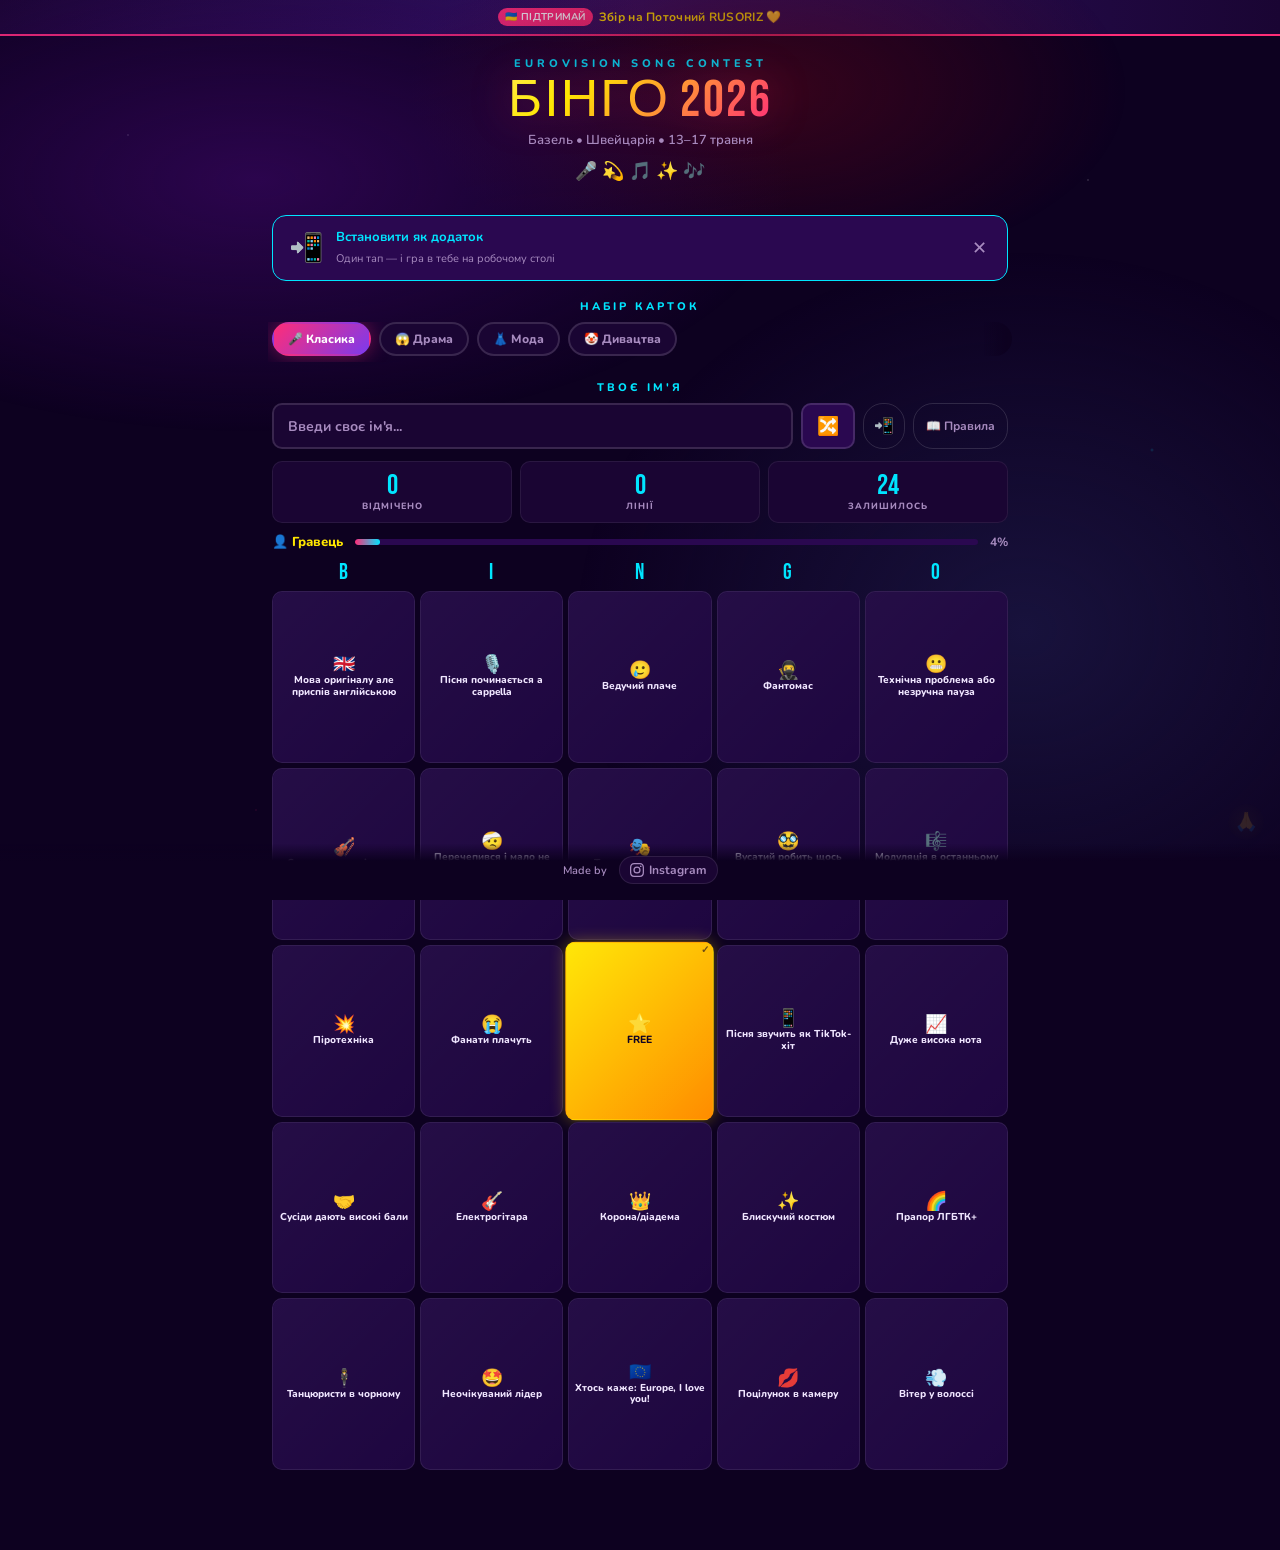
==== index.html @ 695c5a62 "line count bugfix" ====
<!doctype html>
<html lang="uk">
  <head>
    <meta charset="UTF-8" />
    <meta
      name="viewport"
      content="width=device-width, initial-scale=1.0, maximum-scale=1.0"
    />
    <meta name="theme-color" content="#1a0533" />
    <meta name="apple-mobile-web-app-capable" content="yes" />
    <meta
      name="apple-mobile-web-app-status-bar-style"
      content="black-translucent"
    />
    <meta name="apple-mobile-web-app-title" content="Eurovision Bingo" />
    <meta
      name="description"
      content="Eurovision 2026 Bingo – грай під час трансляції!"
    />
    <link rel="manifest" href="manifest.json" />
    <link rel="apple-touch-icon" href="icon-192.png" />
    <title>🎤 Eurovision Bingo 2026</title>
    <link rel="preconnect" href="https://fonts.googleapis.com" />
    <link
      href="https://fonts.googleapis.com/css2?family=Bebas+Neue&family=Nunito:wght@400;600;800;900&display=swap"
      rel="stylesheet"
    />
    <link rel="stylesheet" href="styles.css" />
  </head>
  <body>
    <!-- ROTATE HINT (subtle, top-left, portrait only) -->
    <div
      class="rotate-hint"
      id="rotateHint"
      title="Поверни телефон — клітинки стануть більшими"
      onclick="dismissRotateHint()"
    >
      <span class="rotate-hint-phone">📱</span>
      <span class="rotate-hint-arrow">↻</span>
      <span class="rotate-hint-text">більше місця</span>
    </div>

    <!-- MONOBANK BANNER -->
    <div class="mono-banner">
      <a
        href="https://send.monobank.ua/jar/2JbpBYkhMv"
        target="_blank"
        rel="noopener"
      >
        <span class="mono-tag">🇺🇦 Підтримай</span>
        Збір на Поточний RUSORIZ 💛
      </a>
    </div>

    <div class="wrap">
      <!-- HEADER -->
      <div class="header">
        <div class="esc-logo">Eurovision Song Contest</div>
        <div class="title">БІНГО 2026</div>
        <div class="subtitle">Базель • Швейцарія • 13–17 травня</div>
        <div class="heart-row">🎤 💫 🎵 ✨ 🎶</div>
      </div>

      <!-- INSTALL BANNER -->
      <div
        class="install-banner"
        id="installBanner"
        onclick="tryInstall()"
        role="button"
        tabindex="0"
      >
        <div class="install-icon">📲</div>
        <div class="install-text">
          <strong>Встановити як додаток</strong>
          <span>Один тап — і гра в тебе на робочому столі</span>
        </div>
        <div
          class="install-close"
          onclick="
            event.stopPropagation();
            closeInstall();
          "
        >
          ✕
        </div>
      </div>

      <!-- PACK SELECTOR -->
      <div class="section-label">Набір карток</div>
      <div class="packs-wrap">
        <div class="packs" id="packSelector"></div>
      </div>

      <!-- PLAYER -->
      <div class="section-label">Твоє ім'я</div>
      <div class="name-row">
        <input
          class="name-input"
          id="playerName"
          type="text"
          placeholder="Введи своє ім'я..."
          maxlength="20"
        />
        <button
          class="shuffle-btn"
          onclick="newCard()"
          title="Перемішати картку"
        >
          🔀
        </button>
        <button
          class="rules-btn install-btn"
          onclick="tryInstall()"
          title="Встановити як додаток"
        >
          📲
        </button>
        <button class="rules-btn" onclick="showRules()">📖 Правила</button>
      </div>

      <!-- STATS -->
      <div class="stats-row">
        <div class="stat-box">
          <div class="stat-num" id="statChecked">0</div>
          <div class="stat-lbl">відмічено</div>
        </div>
        <div class="stat-box">
          <div class="stat-num" id="statLines">0</div>
          <div class="stat-lbl">лінії</div>
        </div>
        <div class="stat-box">
          <div class="stat-num" id="statLeft">25</div>
          <div class="stat-lbl">залишилось</div>
        </div>
      </div>

      <!-- BINGO CARD -->
      <div class="card-wrap">
        <div class="card-header">
          <div class="player-tag" id="playerTag">👤 Гравець</div>
          <div class="progress-bar-wrap">
            <div class="progress-bar" id="progressBar"></div>
          </div>
          <div class="progress-txt" id="progressTxt">0%</div>
        </div>
        <div class="bingo-letters">
          <div class="bingo-letter">B</div>
          <div class="bingo-letter">I</div>
          <div class="bingo-letter">N</div>
          <div class="bingo-letter">G</div>
          <div class="bingo-letter">O</div>
        </div>
        <div class="bingo-grid" id="bingoGrid"></div>
      </div>
    </div>

    <!-- EASTER EGG -->
    <div class="easter-egg" id="easterEgg" onclick="easterEggClick()" title="">
      🙏
    </div>

    <!-- SOCIAL FOOTER -->
    <div class="social-footer">
      <span class="made-by">Made by</span>
      <!-- <a
        class="social-link"
        href="https://t.me/yourhandle"
        target="_blank"
        rel="noopener"
      >
        <svg viewBox="0 0 24 24">
          <path
            d="M12 0C5.373 0 0 5.373 0 12s5.373 12 12 12 12-5.373 12-12S18.627 0 12 0zm5.894 8.221l-1.97 9.28c-.145.658-.537.818-1.084.508l-3-2.21-1.447 1.394c-.16.16-.295.295-.605.295l.213-3.053 5.56-5.023c.242-.213-.054-.333-.373-.12l-6.871 4.326-2.962-.924c-.643-.204-.657-.643.136-.953l11.57-4.461c.537-.194 1.006.131.833.941z"
          />
        </svg>
        Telegram
      </a> -->
      <a
        class="social-link"
        href="https://www.instagram.com/i_kurnytskyi"
        target="_blank"
        rel="noopener"
      >
        <svg viewBox="0 0 24 24">
          <path
            d="M12 2.163c3.204 0 3.584.012 4.85.07 3.252.148 4.771 1.691 4.919 4.919.058 1.265.069 1.645.069 4.849 0 3.205-.012 3.584-.069 4.849-.149 3.225-1.664 4.771-4.919 4.919-1.266.058-1.644.07-4.85.07-3.204 0-3.584-.012-4.849-.07-3.26-.149-4.771-1.699-4.919-4.92-.058-1.265-.07-1.644-.07-4.849 0-3.204.013-3.583.07-4.849.149-3.227 1.664-4.771 4.919-4.919 1.266-.057 1.645-.069 4.849-.069zM12 0C8.741 0 8.333.014 7.053.072 2.695.272.273 2.69.073 7.052.014 8.333 0 8.741 0 12c0 3.259.014 3.668.072 4.948.2 4.358 2.618 6.78 6.98 6.98C8.333 23.986 8.741 24 12 24c3.259 0 3.668-.014 4.948-.072 4.354-.2 6.782-2.618 6.979-6.98.059-1.28.073-1.689.073-4.948 0-3.259-.014-3.667-.072-4.947-.196-4.354-2.617-6.78-6.979-6.98C15.668.014 15.259 0 12 0zm0 5.838a6.162 6.162 0 100 12.324 6.162 6.162 0 000-12.324zM12 16a4 4 0 110-8 4 4 0 010 8zm6.406-11.845a1.44 1.44 0 100 2.881 1.44 1.44 0 000-2.881z"
          />
        </svg>
        Instagram
      </a>
    </div>

    <!-- WIN OVERLAY -->
    <div class="win-overlay" id="winOverlay">
      <div class="win-box">
        <div class="confetti-row">🎉🏆🎤🎉</div>
        <div class="win-title">BINGO!</div>
        <div class="win-subtitle" id="winSubtitle">Ти зробив(ла) це! 🎶</div>
        <div class="win-btns">
          <button class="btn btn-primary" onclick="shareResult()">
            📤 Поділитися перемогою
          </button>
          <button class="btn btn-secondary" onclick="continueGame()">
            ▶️ Продовжити гру
          </button>
          <button class="btn btn-secondary" onclick="newCard()">
            🔀 Нова картка
          </button>
        </div>
      </div>
    </div>

    <!-- BINGO shout -->
    <div class="bingo-shout" id="bingoShout">BINGO!</div>

    <!-- INSTALL HELP MODAL (iOS / fallback) -->
    <div
      class="rules-overlay"
      id="iosInstallOverlay"
      onclick="hideInstallHelp(event)"
    >
      <div class="rules-box" onclick="event.stopPropagation()">
        <button
          class="rules-close"
          onclick="hideInstallHelp()"
          aria-label="Закрити"
        >
          ✕
        </button>
        <div class="rules-title">📲 Встановити</div>

        <!-- iOS instructions -->
        <div class="ios-install-ios">
          <p class="install-lead">
            На iPhone/iPad браузер Safari не має кнопки автовстановлення. Зроби
            3 прості кроки:
          </p>
          <div class="install-step">
            <div class="install-step-num">1</div>
            <div class="install-step-text">
              Тицьни на іконку <b>«Поділитися»</b>
              <span class="install-step-icon">⬆️</span> внизу екрана (Safari)
              або вгорі праворуч.
            </div>
          </div>
          <div class="install-step">
            <div class="install-step-num">2</div>
            <div class="install-step-text">
              Прокрути меню вниз і вибери <b>«На домашній екран»</b>
              <span class="install-step-icon">➕</span>
            </div>
          </div>
          <div class="install-step">
            <div class="install-step-num">3</div>
            <div class="install-step-text">
              Натисни <b>«Додати»</b> у верхньому правому куті. Готово — іконка
              з'явиться на робочому столі 🎤
            </div>
          </div>
        </div>

        <!-- Android / desktop fallback -->
        <div class="ios-install-android" style="display: none">
          <p class="install-lead">
            Твій браузер не запропонував автоматичне встановлення. Спробуй
            вручну:
          </p>
          <div class="install-step">
            <div class="install-step-num">1</div>
            <div class="install-step-text">
              Відкрий <b>меню браузера</b> (три крапки ⋮ вгорі справа).
            </div>
          </div>
          <div class="install-step">
            <div class="install-step-num">2</div>
            <div class="install-step-text">
              Знайди пункт <b>«Встановити застосунок»</b>,
              <b>«Додати на головний екран»</b> або <b>«Install app»</b>.
            </div>
          </div>
          <div class="install-step">
            <div class="install-step-num">3</div>
            <div class="install-step-text">
              Підтверди — і гра буде як звичайний застосунок 🎤
            </div>
          </div>
          <p class="install-note">
            💡 Якщо нічого не знаходиться — використай Chrome або Edge, у них ця
            опція є.
          </p>
        </div>

        <button class="btn btn-primary rules-ok" onclick="hideInstallHelp()">
          Зрозуміло! 👍
        </button>
      </div>
    </div>

    <!-- RULES MODAL -->
    <div class="rules-overlay" id="rulesOverlay" onclick="hideRules(event)">
      <div class="rules-box" onclick="event.stopPropagation()">
        <button class="rules-close" onclick="hideRules()" aria-label="Закрити">
          ✕
        </button>
        <div class="rules-title">📖 Правила і поради</div>

        <div class="rules-section">
          <div class="rules-h">🎯 Мета гри</div>
          <p>
            Зібрати <b>лінію з 5 клітинок</b> — у ряд, стовпець або по
            діагоналі. Центральна клітинка ⭐ FREE завжди відмічена, тож вона
            «допомагає» хрестам через центр.
          </p>
        </div>

        <div class="rules-section">
          <div class="rules-h">✅ Як грати</div>
          <p>
            Увімкни трансляцію Євробачення і <b>тапай по клітинках</b>, коли
            бачиш описану подію. Тап ще раз — знімає відмітку, якщо помилився.
          </p>
        </div>

        <div class="rules-section">
          <div class="rules-h">📦 Набори карток</div>
          <p>
            Угорі ти можеш вибрати тематику: <b>🎤 Класика</b>, <b>😱 Драма</b>,
            <b>👗 Мода</b> або <b>🤡 Дивацтва</b>. У кожному наборі — 24 події.
            При зміні набору картка перемішується заново.
          </p>
        </div>

        <div class="rules-section">
          <div class="rules-h">🔀 Перемішати картку</div>
          <p>
            Кнопка <b>🔀</b> поряд із полем імені створює нову випадкову
            розкладку з того ж набору. Зручно, якщо хочеш зіграти ще раз або
            картка «не та».
          </p>
        </div>

        <div class="rules-section">
          <div class="rules-h">📱 Поверни телефон</div>
          <p>
            У горизонтальній орієнтації <b>клітинки стають помітно більшими</b>
            — легше тапати під час швидкого фіналу. Підказка ↻ у верхньому
            лівому куті нагадує про це.
          </p>
        </div>

        <div class="rules-section">
          <div class="rules-h">💾 Збереження</div>
          <p>
            Прогрес, ім'я та обраний набір <b>зберігаються автоматично</b> у
            браузері. Можна закрити вкладку — повернешся в ту саму гру.
          </p>
        </div>

        <div class="rules-section">
          <div class="rules-h">📤 Поділитися перемогою</div>
          <p>
            Коли зіграєш BINGO — натисни «📤 Поділитися». Згенерується
            <b>картинка твоєї картки 1080×1080</b> з усіма відмітками + текст
            для соцмереж.
          </p>
        </div>

        <div class="rules-section">
          <div class="rules-h">📲 Встановити як додаток</div>
          <p>
            На iPhone: <b>Safari → «Поділитися» → «На домашній екран»</b>. На
            Android: <b>меню браузера → «Встановити»</b>. Гра буде як звичайний
            застосунок.
          </p>
        </div>

        <div class="rules-section">
          <div class="rules-h">💛 Підтримка ЗСУ</div>
          <p>
            Жовтий банер угорі — посилання на збір. Тицяй, якщо маєш змогу
            долучитися.
          </p>
        </div>

        <button class="btn btn-primary rules-ok" onclick="hideRules()">
          Грати! 🎤
        </button>
      </div>
    </div>

    <script src="app.js"></script>
  </body>
</html>
---- styles.css ----
:root {
  --bg: #0d0120;
  --surface: #1a0533;
  --surface2: #2a0850;
  --accent1: #ff2d78;
  --accent2: #00e5ff;
  --accent3: #ffe600;
  --gold: #ffd700;
  --text: #f0e6ff;
  --text-dim: #a78bbf;
  --cell-bg: #1e0640;
  --cell-checked: #ff2d78;
  --cell-checked2: #7c3aed;
  --radius: 14px;
  --glow1: 0 0 20px #ff2d7866;
  --glow2: 0 0 20px #00e5ff44;
}

* { box-sizing: border-box; margin: 0; padding: 0; -webkit-tap-highlight-color: transparent; }

body {
  font-family: 'Nunito', sans-serif;
  background: var(--bg);
  color: var(--text);
  min-height: 100vh;
  overflow-x: hidden;
  position: relative;
}

/* Stars background */
body::before {
  content: '';
  position: fixed;
  inset: 0;
  background-image:
    radial-gradient(1px 1px at 10% 15%, #fff8 0%, transparent 100%),
    radial-gradient(1px 1px at 30% 60%, #fff6 0%, transparent 100%),
    radial-gradient(1.5px 1.5px at 50% 30%, #fffc 0%, transparent 100%),
    radial-gradient(1px 1px at 70% 80%, #fff8 0%, transparent 100%),
    radial-gradient(1px 1px at 85% 20%, #fff6 0%, transparent 100%),
    radial-gradient(2px 2px at 90% 50%, #00e5ff44 0%, transparent 100%),
    radial-gradient(1px 1px at 20% 90%, #ff2d7844 0%, transparent 100%),
    radial-gradient(1.5px 1.5px at 60% 10%, #ffe60066 0%, transparent 100%);
  pointer-events: none;
  z-index: 0;
}

/* Gradient mesh bg */
body::after {
  content: '';
  position: fixed;
  inset: 0;
  background:
    radial-gradient(ellipse 60% 40% at 20% 20%, #3b0764aa 0%, transparent 70%),
    radial-gradient(ellipse 50% 60% at 80% 70%, #1e1b4baa 0%, transparent 70%),
    radial-gradient(ellipse 40% 30% at 60% 10%, #4c0519aa 0%, transparent 70%);
  pointer-events: none;
  z-index: 0;
}

.wrap { position: relative; z-index: 1; max-width: 480px; margin: 0 auto; padding: 0 12px 100px; }

/* MONOBANK BANNER */
.mono-banner {
  background: linear-gradient(90deg, #1a0533, #2d1060, #1a0533);
  border-bottom: 2px solid var(--accent1);
  padding: 8px 16px;
  text-align: center;
  font-size: 12px;
  font-weight: 700;
  letter-spacing: 0.3px;
}
.mono-banner a {
  color: var(--accent3);
  text-decoration: none;
  display: flex;
  align-items: center;
  justify-content: center;
  gap: 6px;
}
.mono-banner a:hover { color: #fff; }
.mono-tag { background: var(--accent1); color: #fff; padding: 2px 7px; border-radius: 20px; font-size: 10px; text-transform: uppercase; }

/* HEADER */
.header {
  padding: 20px 0 8px;
  text-align: center;
  position: relative;
}
.esc-logo {
  font-size: 11px;
  font-weight: 800;
  letter-spacing: 4px;
  text-transform: uppercase;
  color: var(--accent2);
  opacity: 0.8;
  margin-bottom: 4px;
}
.title {
  font-family: 'Bebas Neue', sans-serif;
  font-size: 52px;
  line-height: 1;
  background: linear-gradient(135deg, #fff 0%, var(--accent3) 40%, var(--accent1) 70%, var(--accent2) 100%);
  -webkit-background-clip: text;
  -webkit-text-fill-color: transparent;
  background-clip: text;
  letter-spacing: 2px;
  filter: drop-shadow(0 0 20px #ff2d7855);
}
.subtitle {
  font-size: 13px;
  color: var(--text-dim);
  margin-top: 4px;
  font-weight: 600;
}

/* HEART DECO */
.heart-row {
  display: flex;
  justify-content: center;
  gap: 6px;
  margin: 10px 0;
  font-size: 18px;
  animation: pulse 2s ease-in-out infinite;
}
@keyframes pulse {
  0%,100% { transform: scale(1); }
  50% { transform: scale(1.1); }
}

/* PACK SELECTOR */
.section-label {
  font-size: 11px;
  font-weight: 800;
  letter-spacing: 3px;
  text-transform: uppercase;
  color: var(--accent2);
  margin: 18px 0 8px;
  text-align: center;
}
.packs-wrap {
  position: relative;
  margin: 0 -4px;
}
.packs-wrap::after {
  content: '';
  position: absolute;
  top: 0; right: 0; bottom: 6px;
  width: 28px;
  background: linear-gradient(90deg, transparent, var(--bg) 85%);
  pointer-events: none;
  border-radius: 0 30px 30px 0;
}
.packs {
  display: flex;
  gap: 8px;
  overflow-x: auto;
  padding: 0 14px 6px 4px;
  scrollbar-width: none;
  -webkit-overflow-scrolling: touch;
  scroll-snap-type: x proximity;
}
.packs::-webkit-scrollbar { display: none; }
.pack-btn {
  flex: 0 0 auto;
  background: var(--surface);
  border: 2px solid #ffffff22;
  border-radius: 30px;
  padding: 7px 14px;
  font-family: 'Nunito', sans-serif;
  font-size: 12px;
  font-weight: 800;
  color: var(--text-dim);
  cursor: pointer;
  transition: all 0.2s;
  white-space: nowrap;
  scroll-snap-align: start;
}
.pack-btn:hover { border-color: var(--accent1); color: var(--text); }
.pack-btn.active {
  background: linear-gradient(135deg, var(--accent1), var(--cell-checked2));
  border-color: transparent;
  color: #fff;
  box-shadow: var(--glow1);
}

/* PLAYER NAME */
.name-row {
  display: flex;
  gap: 8px;
  margin: 4px 0 12px;
}
.name-input {
  flex: 1;
  background: var(--surface);
  border: 2px solid #ffffff22;
  border-radius: 10px;
  padding: 10px 14px;
  font-family: 'Nunito', sans-serif;
  font-size: 14px;
  font-weight: 700;
  color: var(--text);
  outline: none;
  transition: border-color 0.2s;
}
.name-input:focus { border-color: var(--accent2); }
.name-input::placeholder { color: var(--text-dim); }
.shuffle-btn {
  background: var(--surface2);
  border: 2px solid #ffffff22;
  border-radius: 10px;
  padding: 10px 14px;
  font-size: 18px;
  cursor: pointer;
  transition: all 0.2s;
  color: var(--text);
}
.shuffle-btn:hover { border-color: var(--accent3); transform: rotate(180deg); }

/* BINGO CARD */
.card-wrap {
  position: relative;
}
.card-header {
  display: flex;
  justify-content: space-between;
  align-items: center;
  margin-bottom: 8px;
}
.player-tag {
  font-size: 13px;
  font-weight: 800;
  color: var(--accent3);
}
.progress-bar-wrap {
  flex: 1;
  margin: 0 12px;
  height: 6px;
  background: var(--surface2);
  border-radius: 10px;
  overflow: hidden;
}
.progress-bar {
  height: 100%;
  background: linear-gradient(90deg, var(--accent1), var(--accent2));
  border-radius: 10px;
  transition: width 0.4s cubic-bezier(.34,1.56,.64,1);
  width: 0%;
}
.progress-txt { font-size: 12px; color: var(--text-dim); font-weight: 700; }

.bingo-grid {
  display: grid;
  grid-template-columns: repeat(5, 1fr);
  gap: 5px;
}

.bingo-cell {
  aspect-ratio: 5 / 6;
  background: var(--cell-bg);
  border: 1.5px solid #ffffff18;
  border-radius: 10px;
  display: flex;
  flex-direction: column;
  align-items: center;
  justify-content: center;
  text-align: center;
  font-weight: 800;
  line-height: 1.15;
  padding: 5px 4px;
  cursor: pointer;
  transition: all 0.2s cubic-bezier(.34,1.56,.64,1);
  user-select: none;
  position: relative;
  overflow: hidden;
  color: var(--text);
  gap: 2px;
}
.bingo-cell::before {
  content: '';
  position: absolute;
  inset: 0;
  background: linear-gradient(135deg, #ffffff08, transparent);
  border-radius: inherit;
}
.bingo-cell:hover { transform: scale(1.05); border-color: var(--accent1); }
.bingo-cell.checked {
  background: linear-gradient(135deg, var(--accent1) 0%, var(--cell-checked2) 100%);
  border-color: transparent;
  box-shadow: var(--glow1);
  color: #fff;
  transform: scale(1.04);
}
.bingo-cell.checked::after {
  content: '✓';
  position: absolute;
  top: 2px; right: 4px;
  font-size: 10px;
  opacity: 0.6;
}
.bingo-cell.free {
  background: linear-gradient(135deg, var(--accent3), #ff8c00);
  border-color: transparent;
  color: var(--bg);
  font-size: 13px;
  box-shadow: 0 0 15px #ffe60055;
}
.bingo-cell.free .cell-emoji { font-size: 18px; }
.bingo-cell.line-win {
  animation: lineWin 0.5s ease forwards;
}
@keyframes lineWin {
  0% { transform: scale(1); }
  50% { transform: scale(1.15); box-shadow: 0 0 30px var(--accent3); }
  100% { transform: scale(1.06); }
}
.cell-emoji {
  font-size: 18px;
  line-height: 1;
  flex: 0 0 auto;
}
.cell-text {
  display: block;
  width: 100%;
  font-size: 10px;
  word-break: break-word;
  overflow-wrap: anywhere;
  hyphens: auto;
}

/* BINGO LETTERS */
.bingo-letters {
  display: grid;
  grid-template-columns: repeat(5, 1fr);
  gap: 5px;
  margin-bottom: 5px;
}
.bingo-letter {
  text-align: center;
  font-family: 'Bebas Neue', sans-serif;
  font-size: 22px;
  color: var(--accent2);
  letter-spacing: 1px;
}

/* WIN OVERLAY */
.win-overlay {
  display: none;
  position: fixed;
  inset: 0;
  background: #0d012099;
  backdrop-filter: blur(10px);
  z-index: 100;
  align-items: center;
  justify-content: center;
  flex-direction: column;
  text-align: center;
  padding: 24px;
}
.win-overlay.show { display: flex; animation: fadeIn 0.4s ease; }
@keyframes fadeIn { from { opacity: 0; transform: scale(0.9); } to { opacity: 1; transform: scale(1); } }

.win-box {
  background: linear-gradient(135deg, var(--surface) 0%, var(--surface2) 100%);
  border: 2px solid var(--accent3);
  border-radius: 24px;
  padding: 32px 28px;
  max-width: 340px;
  width: 100%;
  box-shadow: 0 0 60px #ffe60044, 0 0 120px #ff2d7822;
}
.win-title {
  font-family: 'Bebas Neue', sans-serif;
  font-size: 64px;
  line-height: 1;
  background: linear-gradient(135deg, var(--accent3), var(--accent1));
  -webkit-background-clip: text;
  -webkit-text-fill-color: transparent;
  background-clip: text;
  animation: shimmer 1.5s linear infinite;
}
@keyframes shimmer {
  0% { filter: hue-rotate(0deg) drop-shadow(0 0 10px #ffe60099); }
  100% { filter: hue-rotate(30deg) drop-shadow(0 0 20px #ff2d7899); }
}
.win-subtitle { font-size: 16px; color: var(--text-dim); margin: 8px 0 20px; font-weight: 600; }
.confetti-row { font-size: 32px; margin-bottom: 12px; }
.btn {
  display: inline-flex;
  align-items: center;
  gap: 8px;
  padding: 12px 24px;
  border-radius: 30px;
  font-family: 'Nunito', sans-serif;
  font-size: 15px;
  font-weight: 800;
  cursor: pointer;
  border: none;
  transition: all 0.2s;
  text-decoration: none;
}
.btn-primary {
  background: linear-gradient(135deg, var(--accent1), var(--cell-checked2));
  color: #fff;
  box-shadow: var(--glow1);
}
.btn-primary:hover { transform: scale(1.05); }
.btn-secondary {
  background: var(--surface2);
  color: var(--text);
  border: 2px solid #ffffff22;
  margin-top: 10px;
}
.btn-secondary:hover { border-color: var(--accent2); }
.win-btns { display: flex; flex-direction: column; gap: 8px; }

/* INSTALL BANNER */
.install-banner {
  background: var(--surface2);
  border: 1.5px solid var(--accent2);
  border-radius: var(--radius);
  padding: 12px 16px;
  margin: 14px 0;
  display: flex;
  align-items: center;
  gap: 12px;
  cursor: pointer;
}
.install-banner.hidden { display: none; }
.install-icon { font-size: 28px; }
.install-text { flex: 1; }
.install-text strong { display: block; font-size: 13px; color: var(--accent2); }
.install-text span { font-size: 11px; color: var(--text-dim); line-height: 1.4; }
.install-close { font-size: 18px; color: var(--text-dim); padding: 4px; cursor: pointer; }

/* SOCIAL FOOTER */
.social-footer {
  position: fixed;
  bottom: 0; left: 0; right: 0;
  background: linear-gradient(0deg, var(--bg) 70%, transparent);
  padding: 12px 16px 16px;
  display: flex;
  align-items: center;
  justify-content: center;
  gap: 12px;
  z-index: 10;
}
.made-by { font-size: 11px; color: var(--text-dim); font-weight: 600; }
.social-link {
  display: flex;
  align-items: center;
  gap: 5px;
  color: var(--text-dim);
  text-decoration: none;
  font-size: 12px;
  font-weight: 700;
  padding: 5px 10px;
  border-radius: 20px;
  background: var(--surface);
  border: 1.5px solid #ffffff18;
  transition: all 0.2s;
}
.social-link:hover { color: var(--text); border-color: var(--accent1); }
.social-link svg { width: 14px; height: 14px; fill: currentColor; }

/* EASTER EGG */
.easter-egg {
  position: fixed;
  bottom: 60px;
  right: 16px;
  width: 36px;
  height: 36px;
  background: radial-gradient(circle, #ffe60033, transparent);
  border-radius: 50%;
  cursor: pointer;
  opacity: 0.15;
  transition: opacity 0.3s;
  display: flex;
  align-items: center;
  justify-content: center;
  font-size: 18px;
  z-index: 5;
}
.easter-egg:hover { opacity: 1; }

/* ANIMATIONS */
@keyframes cellPop {
  0% { transform: scale(1); }
  40% { transform: scale(1.25) rotate(-3deg); }
  100% { transform: scale(1.04); }
}
.cell-pop { animation: cellPop 0.3s cubic-bezier(.34,1.56,.64,1) forwards; }

/* BINGO shout */
.bingo-shout {
  position: fixed;
  top: 50%;
  left: 50%;
  transform: translate(-50%, -50%) scale(0);
  font-family: 'Bebas Neue', sans-serif;
  font-size: 120px;
  color: var(--accent3);
  text-shadow: 0 0 40px #ffe600, 0 0 80px #ff2d78;
  pointer-events: none;
  z-index: 200;
  animation: none;
}
.bingo-shout.fire {
  animation: shoutAnim 0.8s cubic-bezier(.34,1.56,.64,1) forwards;
}
@keyframes shoutAnim {
  0% { transform: translate(-50%, -50%) scale(0) rotate(-10deg); opacity: 0; }
  50% { transform: translate(-50%, -50%) scale(1.2) rotate(5deg); opacity: 1; }
  80% { transform: translate(-50%, -50%) scale(0.95) rotate(-2deg); opacity: 1; }
  100% { transform: translate(-50%, -50%) scale(1) rotate(0deg); opacity: 1; }
}

/* Sparkles */
.sparkle {
  position: fixed;
  pointer-events: none;
  z-index: 150;
  font-size: 20px;
  animation: sparkleFly 1s ease-out forwards;
}
@keyframes sparkleFly {
  0% { transform: translate(0,0) scale(1); opacity: 1; }
  100% { transform: translate(var(--tx), var(--ty)) scale(0); opacity: 0; }
}

.stats-row {
  display: flex;
  gap: 8px;
  margin: 10px 0;
}
.stat-box {
  flex: 1;
  background: var(--surface);
  border-radius: 10px;
  padding: 10px;
  text-align: center;
  border: 1.5px solid #ffffff12;
}
.stat-num {
  font-family: 'Bebas Neue', sans-serif;
  font-size: 28px;
  color: var(--accent2);
  line-height: 1;
}
.stat-lbl { font-size: 9px; font-weight: 800; color: var(--text-dim); text-transform: uppercase; letter-spacing: 1px; }

/* Rules popup */
.rules-btn {
  background: none;
  border: 1.5px solid #ffffff22;
  border-radius: 20px;
  padding: 5px 12px;
  color: var(--text-dim);
  font-size: 12px;
  font-weight: 700;
  cursor: pointer;
  font-family: 'Nunito', sans-serif;
  transition: all 0.2s;
}
.rules-btn:hover { color: var(--text); border-color: var(--accent2); }

/* ROTATE HINT */
.rotate-hint {
  position: fixed;
  top: 40px;
  left: 8px;
  z-index: 20;
  display: inline-flex;
  align-items: center;
  gap: 4px;
  padding: 5px 9px 5px 7px;
  background: rgba(26, 5, 51, 0.7);
  border: 1px solid #ffffff22;
  border-radius: 20px;
  font-size: 11px;
  font-weight: 700;
  color: var(--text-dim);
  letter-spacing: 0.3px;
  cursor: pointer;
  opacity: 0;
  transform: translateY(-4px);
  pointer-events: none;
  transition: opacity 0.4s ease, transform 0.4s ease;
  backdrop-filter: blur(6px);
  animation: rotateHintNudge 5s ease-in-out 2s infinite;
}
.rotate-hint.visible {
  opacity: 0.55;
  transform: translateY(0);
  pointer-events: auto;
}
.rotate-hint:hover { opacity: 1; border-color: var(--accent2); color: var(--text); }
.rotate-hint-phone {
  font-size: 14px;
  display: inline-block;
  transform-origin: center;
  animation: rotatePhone 5s ease-in-out 2s infinite;
}
.rotate-hint-arrow {
  font-size: 12px;
  color: var(--accent2);
  display: inline-block;
  animation: rotateArrow 5s ease-in-out 2s infinite;
}
.rotate-hint-text { font-size: 10px; opacity: 0.85; }

@keyframes rotateHintNudge {
  0%, 12%, 100% { transform: translateY(0); }
  6% { transform: translateY(-2px); }
}
@keyframes rotatePhone {
  0%, 50%, 100% { transform: rotate(0deg); }
  10% { transform: rotate(-15deg); }
  20% { transform: rotate(-90deg); }
  30% { transform: rotate(-90deg); }
  40% { transform: rotate(0deg); }
}
@keyframes rotateArrow {
  0%, 50%, 100% { opacity: 0.4; }
  20% { opacity: 1; }
}
.rotate-hint.dismissed { display: none !important; }

@media (orientation: landscape) {
  .rotate-hint { display: none; }

  /* Landscape: розширюємо область картки, щоб плитки стали більшими */
  .wrap { max-width: 760px; padding-bottom: 80px; }
  .bingo-cell { font-size: 11px; padding: 6px; }
  .cell-emoji { font-size: 18px; }
}

/* RULES MODAL */
.rules-overlay {
  display: none;
  position: fixed;
  inset: 0;
  background: #0d012099;
  backdrop-filter: blur(10px);
  z-index: 150;
  align-items: flex-start;
  justify-content: center;
  padding: 24px 12px;
  overflow-y: auto;
}
.rules-overlay.show { display: flex; animation: fadeIn 0.3s ease; }

.rules-box {
  position: relative;
  background: linear-gradient(135deg, var(--surface) 0%, var(--surface2) 100%);
  border: 2px solid var(--accent2);
  border-radius: 24px;
  padding: 28px 22px 22px;
  max-width: 440px;
  width: 100%;
  margin: auto 0;
  box-shadow: 0 0 40px #00e5ff33, 0 0 100px #ff2d7822;
}

.rules-close {
  position: absolute;
  top: 12px; right: 12px;
  width: 32px; height: 32px;
  border-radius: 50%;
  background: var(--surface2);
  border: 1.5px solid #ffffff22;
  color: var(--text-dim);
  font-size: 14px;
  font-weight: 800;
  cursor: pointer;
  transition: all 0.2s;
  display: flex;
  align-items: center;
  justify-content: center;
  font-family: 'Nunito', sans-serif;
}
.rules-close:hover { color: var(--text); border-color: var(--accent1); transform: rotate(90deg); }

.rules-title {
  font-family: 'Bebas Neue', sans-serif;
  font-size: 36px;
  line-height: 1;
  text-align: center;
  background: linear-gradient(135deg, var(--accent3), var(--accent1) 60%, var(--accent2));
  -webkit-background-clip: text;
  -webkit-text-fill-color: transparent;
  background-clip: text;
  letter-spacing: 1.5px;
  margin-bottom: 18px;
}

.rules-section {
  background: rgba(255,255,255,0.03);
  border: 1px solid #ffffff14;
  border-radius: 12px;
  padding: 10px 12px;
  margin-bottom: 8px;
}
.rules-h {
  font-size: 14px;
  font-weight: 800;
  color: var(--accent3);
  letter-spacing: 0.3px;
  margin-bottom: 4px;
}
.rules-section p {
  font-size: 13px;
  line-height: 1.45;
  color: var(--text);
  font-weight: 500;
}
.rules-section p b {
  color: var(--accent2);
  font-weight: 800;
}

.rules-ok {
  width: 100%;
  margin-top: 12px;
  justify-content: center;
}

/* INSTALL BUTTON */
.install-btn {
  font-size: 16px;
  padding: 5px 10px;
}
.install-btn:hover { color: var(--accent3); border-color: var(--accent3); }

/* Якщо вже встановлено — ховаємо всі точки входу */
body.is-installed .install-banner,
body.is-installed .install-btn { display: none !important; }

/* Робимо банер банер-кнопкою, із hover/active */
.install-banner { transition: transform 0.2s, border-color 0.2s; }
.install-banner:hover { transform: translateY(-1px); border-color: var(--accent3); }
.install-banner:active { transform: scale(0.98); }

/* INSTALL HELP MODAL */
.install-lead {
  font-size: 14px;
  color: var(--text);
  margin-bottom: 14px;
  line-height: 1.4;
  font-weight: 600;
}
.install-step {
  display: flex;
  gap: 12px;
  align-items: flex-start;
  background: rgba(255,255,255,0.03);
  border: 1px solid #ffffff14;
  border-radius: 12px;
  padding: 12px;
  margin-bottom: 8px;
}
.install-step-num {
  flex: 0 0 28px;
  width: 28px;
  height: 28px;
  border-radius: 50%;
  background: linear-gradient(135deg, var(--accent1), var(--cell-checked2));
  color: #fff;
  font-family: 'Bebas Neue', sans-serif;
  font-size: 18px;
  display: flex;
  align-items: center;
  justify-content: center;
  box-shadow: var(--glow1);
}
.install-step-text {
  flex: 1;
  font-size: 13px;
  line-height: 1.45;
  color: var(--text);
  font-weight: 500;
}
.install-step-text b { color: var(--accent2); font-weight: 800; }
.install-step-icon {
  display: inline-block;
  font-size: 16px;
  vertical-align: middle;
  margin: 0 2px;
}
.install-note {
  font-size: 12px;
  color: var(--text-dim);
  margin-top: 10px;
  padding: 8px 10px;
  background: rgba(0, 229, 255, 0.06);
  border-left: 3px solid var(--accent2);
  border-radius: 6px;
  line-height: 1.4;
}
.install-note b { color: var(--accent2); }
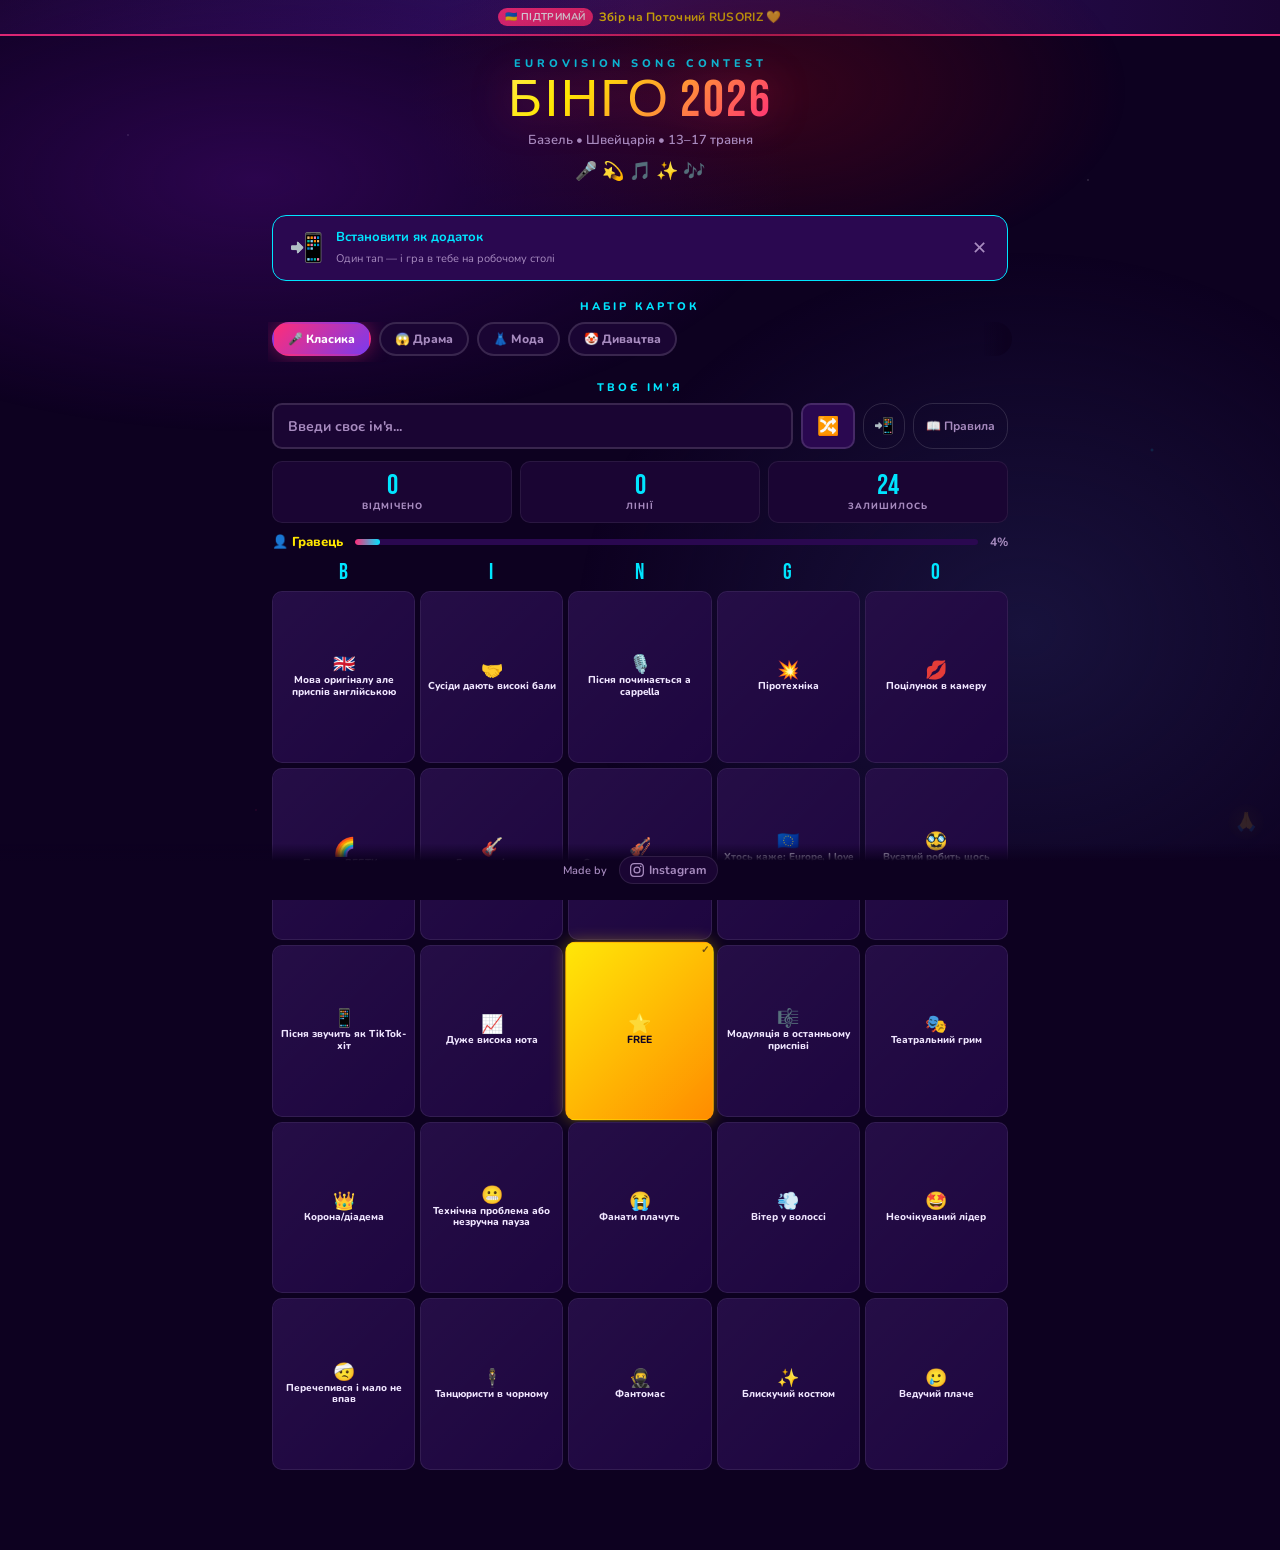
==== commit 47c414ac: "add second ester egg" ====
--- a/index.html
+++ b/index.html
@@ -159,6 +159,17 @@
       🙏
     </div>
 
+    <!-- EASTER EGG #2: gift (shows when wonLines >= 2) -->
+    <div
+      class="gift-egg"
+      id="giftEgg"
+      onclick="giftEggClick()"
+      title="..."
+    >
+      <span class="gift-egg-emoji">🎁</span>
+      <span class="gift-egg-text">подарунок для тебе</span>
+    </div>
+
     <!-- SOCIAL FOOTER -->
     <div class="social-footer">
       <span class="made-by">Made by</span>
--- a/styles.css
+++ b/styles.css
@@ -798,3 +798,64 @@
   line-height: 1.4;
 }
 .install-note b { color: var(--accent2); }
+
+/* EASTER EGG #2 — gift */
+.gift-egg {
+  position: fixed;
+  left: 50%;
+  bottom: 60px;
+  transform: translateX(-50%) translateY(8px);
+  display: none;
+  align-items: center;
+  gap: 6px;
+  padding: 6px 14px;
+  font-family: 'Bebas Neue', sans-serif;
+  font-size: 18px;
+  letter-spacing: 1.5px;
+  text-transform: uppercase;
+  color: var(--accent3);
+  opacity: 0;
+  pointer-events: none;
+  cursor: pointer;
+  z-index: 6;
+  user-select: none;
+  text-shadow: 0 0 18px #ffe60088, 0 0 32px #ff2d7855;
+  transition: transform 0.4s ease, opacity 0.4s ease;
+}
+.gift-egg.visible {
+  display: inline-flex;
+  opacity: 0.45;
+  pointer-events: auto;
+  animation: giftFloat 4s ease-in-out infinite;
+}
+.gift-egg.visible:hover { opacity: 0.95; }
+.gift-egg-emoji {
+  font-size: 22px;
+  display: inline-block;
+  animation: giftWiggle 3s ease-in-out infinite;
+}
+.gift-egg-text {
+  background: linear-gradient(90deg, var(--accent3), var(--accent1), var(--accent2), var(--accent3));
+  background-size: 300% 100%;
+  -webkit-background-clip: text;
+  -webkit-text-fill-color: transparent;
+  background-clip: text;
+  animation: giftShimmer 3s linear infinite;
+}
+@keyframes giftFloat {
+  0%, 100% { transform: translateX(-50%) translateY(0); opacity: 0.45; }
+  50% { transform: translateX(-50%) translateY(-6px); opacity: 0.7; }
+}
+@keyframes giftWiggle {
+  0%, 100% { transform: rotate(0deg); }
+  25% { transform: rotate(-8deg); }
+  75% { transform: rotate(8deg); }
+}
+@keyframes giftShimmer {
+  0% { background-position: 0% 50%; }
+  100% { background-position: 300% 50%; }
+}
+
+/* Якщо win-overlay або інша модалка відкрита — ховаємо подарунок */
+body:has(.win-overlay.show) .gift-egg,
+body:has(.rules-overlay.show) .gift-egg { display: none !important; }
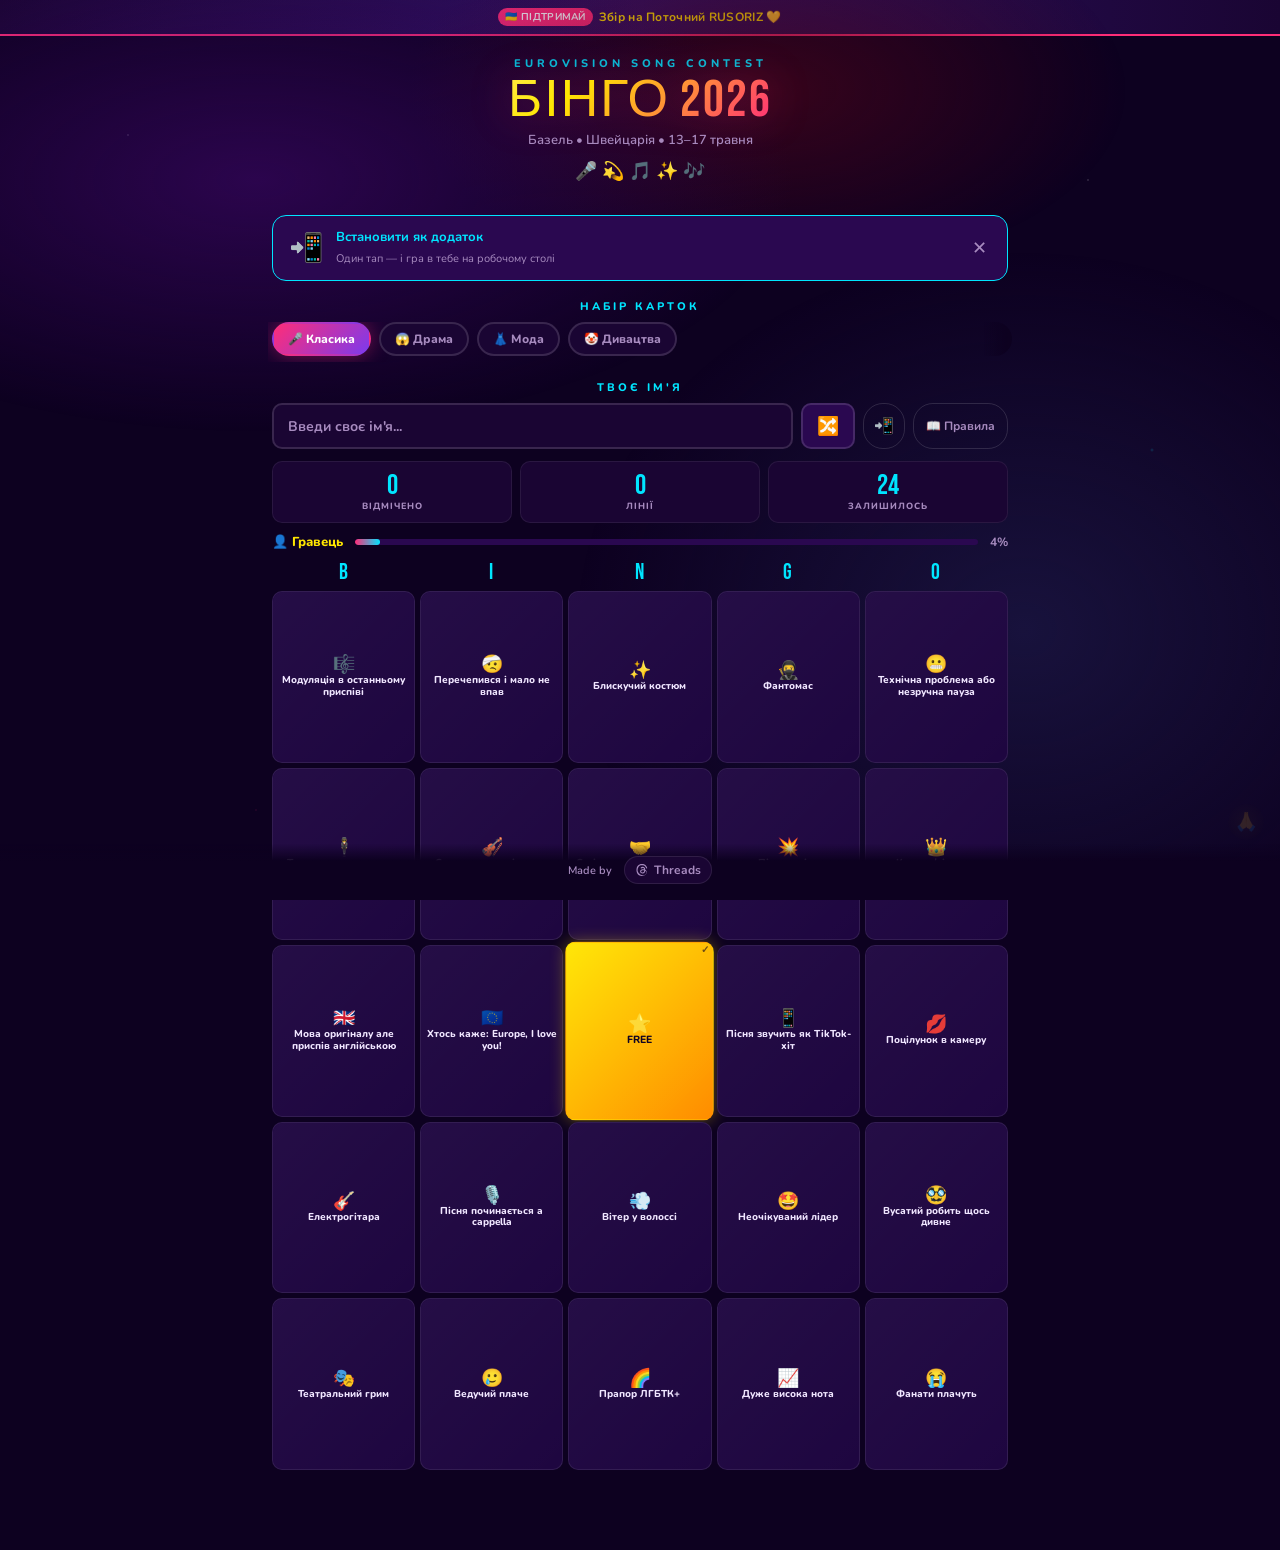
==== commit 0813f88c: "replace insta with threads" ====
--- a/index.html
+++ b/index.html
@@ -160,12 +160,7 @@
     </div>
 
     <!-- EASTER EGG #2: gift (shows when wonLines >= 2) -->
-    <div
-      class="gift-egg"
-      id="giftEgg"
-      onclick="giftEggClick()"
-      title="..."
-    >
+    <div class="gift-egg" id="giftEgg" onclick="giftEggClick()" title="...">
       <span class="gift-egg-emoji">🎁</span>
       <span class="gift-egg-text">подарунок для тебе</span>
     </div>
@@ -188,16 +183,16 @@
       </a> -->
       <a
         class="social-link"
-        href="https://www.instagram.com/i_kurnytskyi"
+        href="https://www.threads.com/@i_kurnytskyi"
         target="_blank"
         rel="noopener"
       >
         <svg viewBox="0 0 24 24">
           <path
-            d="M12 2.163c3.204 0 3.584.012 4.85.07 3.252.148 4.771 1.691 4.919 4.919.058 1.265.069 1.645.069 4.849 0 3.205-.012 3.584-.069 4.849-.149 3.225-1.664 4.771-4.919 4.919-1.266.058-1.644.07-4.85.07-3.204 0-3.584-.012-4.849-.07-3.26-.149-4.771-1.699-4.919-4.92-.058-1.265-.07-1.644-.07-4.849 0-3.204.013-3.583.07-4.849.149-3.227 1.664-4.771 4.919-4.919 1.266-.057 1.645-.069 4.849-.069zM12 0C8.741 0 8.333.014 7.053.072 2.695.272.273 2.69.073 7.052.014 8.333 0 8.741 0 12c0 3.259.014 3.668.072 4.948.2 4.358 2.618 6.78 6.98 6.98C8.333 23.986 8.741 24 12 24c3.259 0 3.668-.014 4.948-.072 4.354-.2 6.782-2.618 6.979-6.98.059-1.28.073-1.689.073-4.948 0-3.259-.014-3.667-.072-4.947-.196-4.354-2.617-6.78-6.979-6.98C15.668.014 15.259 0 12 0zm0 5.838a6.162 6.162 0 100 12.324 6.162 6.162 0 000-12.324zM12 16a4 4 0 110-8 4 4 0 010 8zm6.406-11.845a1.44 1.44 0 100 2.881 1.44 1.44 0 000-2.881z"
+            d="M17.83 11.36c-.09-.04-.18-.08-.27-.12-.16-2.93-1.75-4.6-4.43-4.62h-.04c-1.6 0-2.93.68-3.75 1.93l1.47 1.01c.61-.92 1.56-1.12 2.28-1.12h.02c.9.01 1.58.27 2.02.78.32.37.54.88.65 1.52-.83-.14-1.73-.18-2.69-.13-2.71.16-4.45 1.74-4.33 3.94.06 1.12.62 2.08 1.57 2.71.81.53 1.85.79 2.93.73 1.43-.08 2.55-.62 3.34-1.62.6-.76.98-1.74 1.14-2.97.66.4 1.16.93 1.43 1.56.46 1.07.49 2.83-.95 4.26-1.26 1.26-2.78 1.8-5.07 1.82-2.54-.02-4.46-.83-5.71-2.42C5.07 16.13 4.45 14 4.43 12c.02-2 .64-4.13 1.81-5.61C7.49 4.8 9.41 3.99 11.95 3.97c2.56.02 4.51.83 5.81 2.4.64.78 1.12 1.76 1.43 2.92l1.84-.49c-.39-1.42-.99-2.65-1.84-3.68C17.55 2.92 15.13 1.94 12 1.92H12c-3.13.02-5.51 1-7.18 2.96C3.32 6.62 2.55 9.04 2.5 12v.01c.06 2.95.82 5.37 2.32 7.13C6.49 21.07 8.87 22.07 12 22.08h.01c2.78-.02 4.75-.74 6.36-2.36 2.13-2.13 2.07-4.79.92-6.51-.65-.97-1.59-1.79-2.46-1.85zm-4.7 4.78c-1.2.07-2.45-.47-2.51-1.61-.04-.85.6-1.79 2.59-1.91.23-.01.45-.02.67-.02.72 0 1.4.07 2.01.21-.23 2.84-1.55 3.26-2.76 3.33z"
           />
         </svg>
-        Instagram
+        Threads
       </a>
     </div>
 
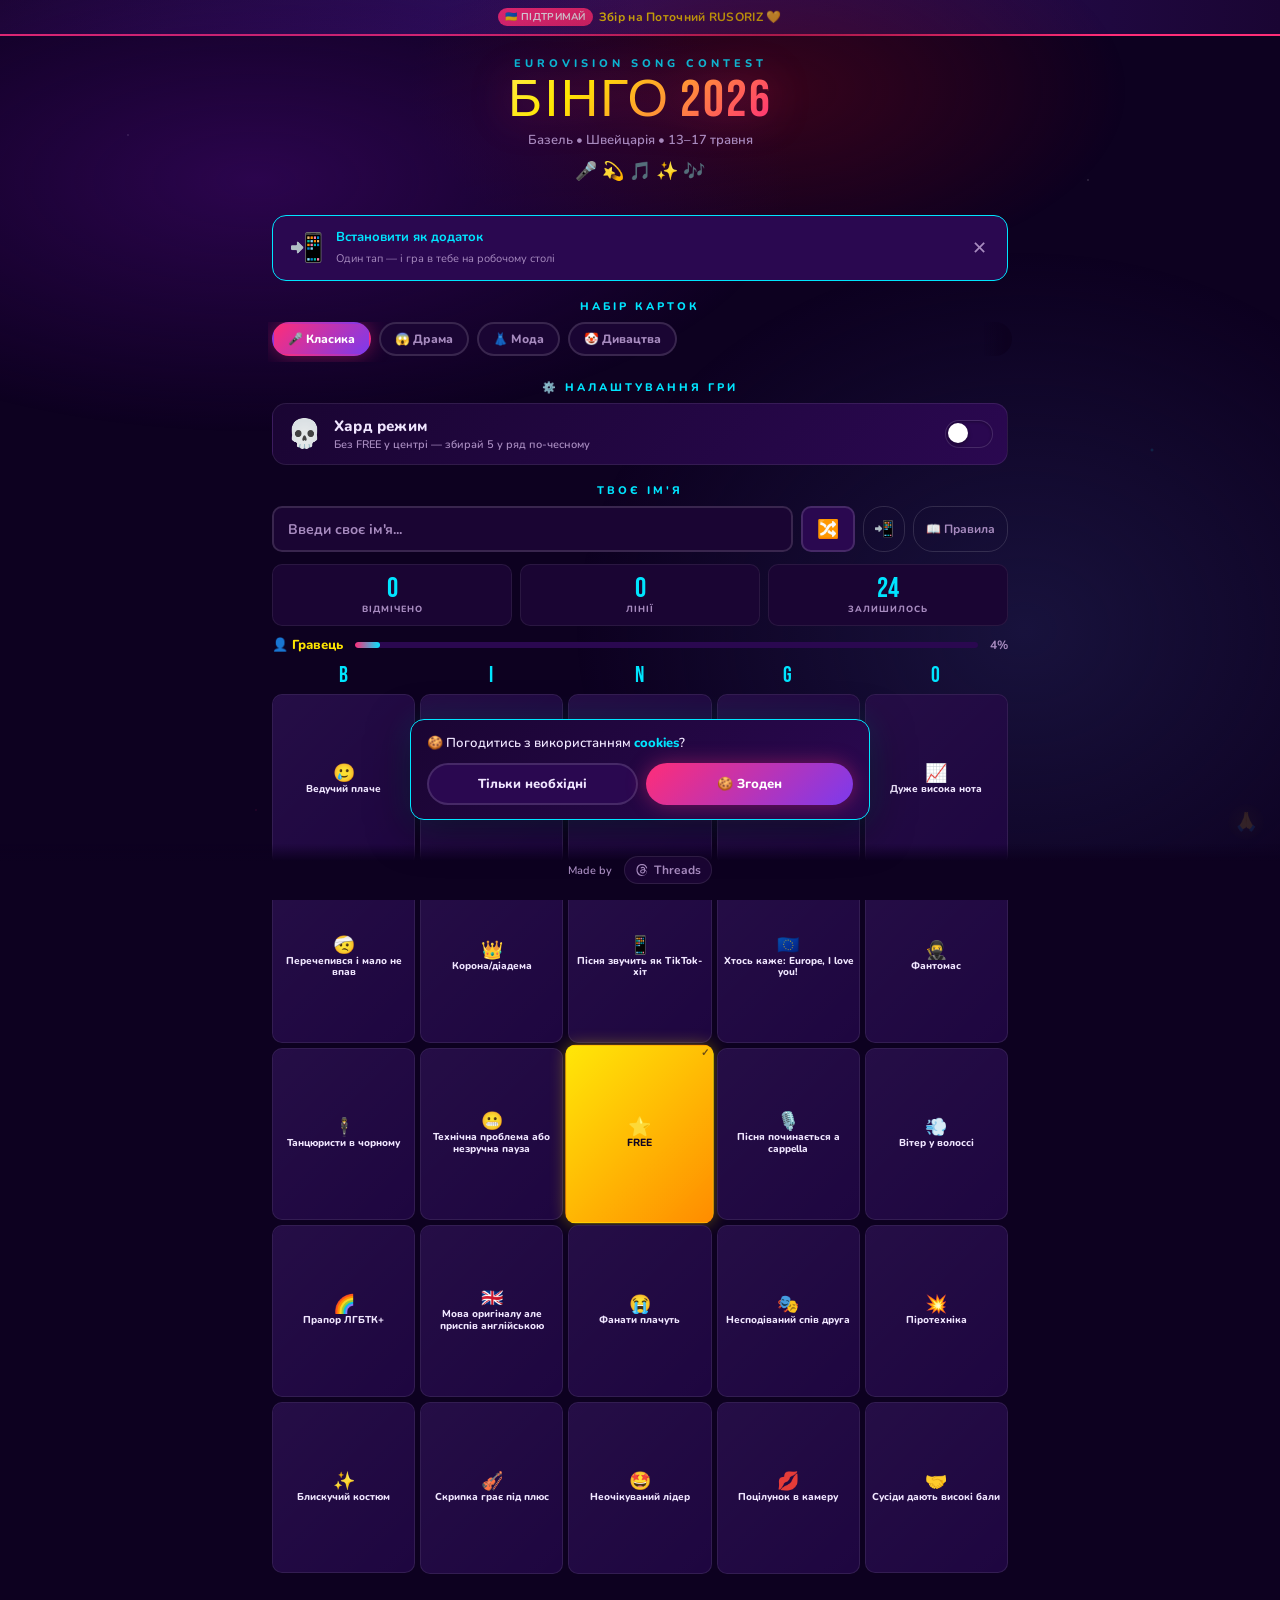
==== commit 82d81a63: "new feature and analytics" ====
--- a/index.html
+++ b/index.html
@@ -19,6 +19,28 @@
     />
     <link rel="manifest" href="manifest.json" />
     <link rel="apple-touch-icon" href="icon-192.png" />
+
+    <!-- Google Analytics (GA4) з Consent Mode v2 -->
+    <script
+      async
+      src="https://www.googletagmanager.com/gtag/js?id=G-YVQWF1XXP8"
+    ></script>
+    <script>
+      window.dataLayer = window.dataLayer || [];
+      function gtag() {
+        dataLayer.push(arguments);
+      }
+      // GDPR: за замовчуванням блокуємо. Розблоковується після згоди.
+      gtag("consent", "default", {
+        analytics_storage: "denied",
+        ad_storage: "denied",
+        ad_user_data: "denied",
+        ad_personalization: "denied",
+      });
+      gtag("js", new Date());
+      gtag("config", "G-YVQWF1XXP8");
+    </script>
+
     <title>🎤 Eurovision Bingo 2026</title>
     <link rel="preconnect" href="https://fonts.googleapis.com" />
     <link
@@ -89,6 +111,36 @@
       <div class="section-label">Набір карток</div>
       <div class="packs-wrap">
         <div class="packs" id="packSelector"></div>
+      </div>
+
+      <!-- Контекстна дія: з'являється тільки коли активний "🎨 Свої" -->
+      <div class="custom-edit-row" id="customEditRow" hidden>
+        <button class="custom-edit-btn-inline" onclick="openCustomEditor()">
+          <span class="custom-edit-icon">✏️</span>
+          <span class="custom-edit-text">Редагувати свої події</span>
+        </button>
+      </div>
+
+      <!-- GAME SETTINGS -->
+      <div class="section-label">⚙️ Налаштування гри</div>
+      <div
+        class="settings-card"
+        onclick="toggleHardMode()"
+        role="button"
+        tabindex="0"
+      >
+        <div class="settings-icon">💀</div>
+        <div class="settings-info">
+          <div class="settings-title">Хард режим</div>
+          <div class="settings-desc">
+            Без FREE у центрі — збирай 5 у ряд по-чесному
+          </div>
+        </div>
+        <div
+          class="toggle-switch"
+          id="hardToggle"
+          aria-label="Хард режим"
+        ></div>
       </div>
 
       <!-- PLAYER -->
@@ -219,6 +271,123 @@
     <!-- BINGO shout -->
     <div class="bingo-shout" id="bingoShout">BINGO!</div>
 
+    <!-- COOKIE CONSENT BANNER -->
+    <div
+      class="cookie-banner"
+      id="cookieBanner"
+      role="dialog"
+      aria-live="polite"
+    >
+      <div class="cookie-text">
+        🍪 Погодитись з використанням <b>cookies</b>?
+      </div>
+      <div class="cookie-actions">
+        <button class="btn btn-secondary" onclick="rejectCookies()">
+          Тільки необхідні
+        </button>
+        <button class="btn btn-primary" onclick="acceptCookies()">
+          🍪 Згоден
+        </button>
+      </div>
+    </div>
+
+    <!-- CUSTOM EVENTS EDITOR -->
+    <div
+      class="rules-overlay"
+      id="customOverlay"
+      onclick="hideCustomEditor(event)"
+    >
+      <div class="rules-box" onclick="event.stopPropagation()">
+        <button
+          class="rules-close"
+          onclick="hideCustomEditor()"
+          aria-label="Закрити"
+        >
+          ✕
+        </button>
+        <div class="rules-title">🎨 Свої події</div>
+
+        <p class="install-lead">
+          Додай свої події для бінго. Мінімум 24, щоб можна було грати з цим
+          набором.
+        </p>
+
+        <div class="custom-form">
+          <input
+            class="name-input custom-emoji-input"
+            id="customEmojiInput"
+            type="text"
+            placeholder="😀"
+            maxlength="4"
+          />
+          <input
+            class="name-input"
+            id="customTextInput"
+            type="text"
+            placeholder="Опис події (макс 40 символів)"
+            maxlength="40"
+            onkeydown="if (event.key === 'Enter') addCustomEvent();"
+          />
+          <button
+            class="btn btn-primary custom-add-btn"
+            onclick="addCustomEvent()"
+          >
+            ➕
+          </button>
+        </div>
+
+        <div class="custom-counter" id="customCounter">0/24</div>
+
+        <div class="custom-list" id="customList"></div>
+
+        <button
+          class="btn btn-secondary custom-share-btn"
+          onclick="shareCustomSet()"
+        >
+          📤 Поділитися моїм набором
+        </button>
+        <button class="btn btn-primary rules-ok" onclick="hideCustomEditor()">
+          Готово 👍
+        </button>
+      </div>
+    </div>
+
+    <!-- IMPORT DIALOG (when ?import= is in URL) -->
+    <div
+      class="rules-overlay"
+      id="importOverlay"
+      onclick="hideImportDialog(event)"
+    >
+      <div class="rules-box" onclick="event.stopPropagation()">
+        <button
+          class="rules-close"
+          onclick="hideImportDialog()"
+          aria-label="Закрити"
+        >
+          ✕
+        </button>
+        <div class="rules-title">📥 Імпорт набору</div>
+        <p class="install-lead">
+          Хтось ділиться з тобою набором подій:
+          <br />
+          <b id="importTitle">«—»</b>
+          <span class="import-count" id="importCount">— подій</span>
+        </p>
+        <div class="custom-list" id="importPreview"></div>
+        <div class="import-actions">
+          <button class="btn btn-primary" onclick="importApply('append')">
+            ➕ Додати до моїх
+          </button>
+          <button class="btn btn-secondary" onclick="importApply('replace')">
+            ♻️ Замінити мої
+          </button>
+          <button class="btn btn-secondary" onclick="hideImportDialog()">
+            ❌ Скасувати
+          </button>
+        </div>
+      </div>
+    </div>
+
     <!-- INSTALL HELP MODAL (iOS / fallback) -->
     <div
       class="rules-overlay"
--- a/styles.css
+++ b/styles.css
@@ -859,3 +859,280 @@
 /* Якщо win-overlay або інша модалка відкрита — ховаємо подарунок */
 body:has(.win-overlay.show) .gift-egg,
 body:has(.rules-overlay.show) .gift-egg { display: none !important; }
+
+/* CUSTOM EDIT ROW (contextual, shows only when "Свої" pack is active) */
+.custom-edit-row {
+  display: flex;
+  justify-content: center;
+  margin: 4px 0 0;
+  animation: customEditFadeIn 0.3s ease;
+}
+.custom-edit-row[hidden] { display: none; }
+@keyframes customEditFadeIn {
+  from { opacity: 0; transform: translateY(-4px); }
+  to { opacity: 1; transform: translateY(0); }
+}
+.custom-edit-btn-inline {
+  display: inline-flex;
+  align-items: center;
+  gap: 6px;
+  padding: 7px 14px;
+  background: rgba(255, 230, 0, 0.06);
+  border: 1.5px dashed var(--accent3);
+  border-radius: 20px;
+  font-family: 'Nunito', sans-serif;
+  font-size: 12px;
+  font-weight: 800;
+  color: var(--accent3);
+  cursor: pointer;
+  transition: all 0.2s;
+}
+.custom-edit-btn-inline:hover {
+  background: rgba(255, 230, 0, 0.15);
+  transform: translateY(-1px);
+}
+.custom-edit-icon { font-size: 14px; }
+
+/* SETTINGS CARD (game-mode toggles — visually different from pack chips) */
+.settings-card {
+  display: flex;
+  align-items: center;
+  gap: 12px;
+  padding: 12px 14px;
+  background: linear-gradient(135deg, var(--surface), var(--surface2));
+  border: 1.5px solid #ffffff15;
+  border-radius: 14px;
+  margin-bottom: 8px;
+  cursor: pointer;
+  transition: all 0.2s;
+  position: relative;
+  overflow: hidden;
+}
+.settings-card::before {
+  content: '';
+  position: absolute;
+  inset: 0;
+  background: linear-gradient(135deg, transparent 60%, #ff2d7811);
+  pointer-events: none;
+  transition: opacity 0.3s;
+  opacity: 0;
+}
+.settings-card:hover { border-color: var(--accent1); }
+.settings-card:hover::before { opacity: 1; }
+.settings-card:active { transform: scale(0.99); }
+
+.settings-icon {
+  font-size: 28px;
+  flex: 0 0 auto;
+  line-height: 1;
+  filter: grayscale(0.4);
+  transition: filter 0.2s;
+}
+.settings-card:has(.toggle-switch.active) .settings-icon {
+  filter: grayscale(0) drop-shadow(0 0 6px #ff2d7866);
+}
+
+.settings-info {
+  flex: 1;
+  min-width: 0;
+}
+.settings-title {
+  font-size: 15px;
+  font-weight: 800;
+  color: var(--text);
+  letter-spacing: 0.2px;
+  margin-bottom: 2px;
+}
+.settings-desc {
+  font-size: 11px;
+  font-weight: 600;
+  color: var(--text-dim);
+  line-height: 1.3;
+}
+
+/* iOS-style toggle switch */
+.toggle-switch {
+  position: relative;
+  width: 48px;
+  height: 28px;
+  flex: 0 0 auto;
+  background: var(--surface2);
+  border: 1.5px solid #ffffff22;
+  border-radius: 20px;
+  cursor: pointer;
+  transition: all 0.25s ease;
+  box-shadow: inset 0 1px 3px rgba(0, 0, 0, 0.3);
+}
+.toggle-switch::before {
+  content: '';
+  position: absolute;
+  top: 2px;
+  left: 2px;
+  width: 20px;
+  height: 20px;
+  background: #fff;
+  border-radius: 50%;
+  transition: transform 0.25s cubic-bezier(.34, 1.56, .64, 1);
+  box-shadow: 0 2px 4px rgba(0, 0, 0, 0.4);
+}
+.toggle-switch.active {
+  background: linear-gradient(135deg, var(--accent1), var(--cell-checked2));
+  border-color: transparent;
+  box-shadow: 0 0 14px #ff2d7866, inset 0 1px 2px rgba(0, 0, 0, 0.2);
+}
+.toggle-switch.active::before {
+  transform: translateX(20px);
+}
+
+/* Hard-center cell: відрізняється від звичайних легкою рамкою */
+.bingo-cell.hard-center {
+  border: 1.5px dashed var(--accent3);
+  box-shadow: inset 0 0 12px #ffe60022;
+}
+.bingo-cell.hard-center.checked { border-style: solid; }
+
+/* CUSTOM EVENTS EDITOR */
+.custom-form {
+  display: flex;
+  gap: 6px;
+  margin-bottom: 10px;
+}
+.custom-emoji-input {
+  flex: 0 0 60px;
+  text-align: center;
+  font-size: 22px;
+}
+.custom-form .name-input { font-size: 13px; padding: 9px 10px; }
+.custom-add-btn {
+  flex: 0 0 auto;
+  padding: 8px 14px;
+  font-size: 18px;
+}
+.custom-counter {
+  text-align: center;
+  font-size: 12px;
+  font-weight: 800;
+  color: var(--text-dim);
+  letter-spacing: 0.5px;
+  margin-bottom: 8px;
+  padding: 4px 10px;
+  background: rgba(255,255,255,0.03);
+  border-radius: 10px;
+}
+.custom-counter.ok { color: var(--accent3); }
+.custom-list {
+  display: flex;
+  flex-direction: column;
+  gap: 4px;
+  max-height: 280px;
+  overflow-y: auto;
+  margin-bottom: 12px;
+  padding-right: 4px;
+}
+.custom-item {
+  display: flex;
+  align-items: center;
+  gap: 8px;
+  background: rgba(255,255,255,0.04);
+  border: 1px solid #ffffff10;
+  border-radius: 8px;
+  padding: 6px 10px;
+}
+.custom-item-emoji { font-size: 20px; flex: 0 0 28px; text-align: center; }
+.custom-item-text { flex: 1; font-size: 13px; color: var(--text); word-break: break-word; }
+.custom-item-del {
+  flex: 0 0 auto;
+  background: transparent;
+  border: 1px solid transparent;
+  color: var(--text-dim);
+  font-size: 15px;
+  padding: 4px 8px;
+  border-radius: 6px;
+  cursor: pointer;
+  transition: all 0.2s;
+}
+.custom-item-del:hover { color: var(--accent1); border-color: var(--accent1); }
+
+/* CUSTOM SHARE / IMPORT */
+.custom-share-btn {
+  width: 100%;
+  justify-content: center;
+  margin-top: 8px;
+  background: rgba(0, 229, 255, 0.08);
+  border: 1.5px dashed var(--accent2);
+  color: var(--accent2);
+}
+.custom-share-btn:hover {
+  background: rgba(0, 229, 255, 0.18);
+  border-color: var(--accent2);
+}
+
+.import-count {
+  display: block;
+  font-size: 12px;
+  color: var(--text-dim);
+  margin-top: 4px;
+  font-weight: 600;
+}
+.import-more {
+  text-align: center;
+  font-size: 12px;
+  color: var(--text-dim);
+  font-style: italic;
+  padding: 6px;
+}
+.import-actions {
+  display: flex;
+  flex-direction: column;
+  gap: 6px;
+  margin-top: 12px;
+}
+.import-actions .btn {
+  width: 100%;
+  justify-content: center;
+}
+
+/* COOKIE CONSENT BANNER */
+.cookie-banner {
+  position: fixed;
+  left: 12px;
+  right: 12px;
+  bottom: 80px; /* над social-footer */
+  max-width: 460px;
+  margin: 0 auto;
+  background: linear-gradient(135deg, var(--surface), var(--surface2));
+  border: 1.5px solid var(--accent2);
+  border-radius: 14px;
+  padding: 14px 16px;
+  z-index: 200;
+  box-shadow: 0 10px 40px rgba(0, 0, 0, 0.5), 0 0 30px #00e5ff22;
+  display: none;
+  animation: cookieSlideUp 0.4s cubic-bezier(.34, 1.56, .64, 1);
+}
+.cookie-banner.show { display: block; }
+
+@keyframes cookieSlideUp {
+  from { opacity: 0; transform: translateY(24px); }
+  to { opacity: 1; transform: translateY(0); }
+}
+
+.cookie-text {
+  font-size: 13px;
+  line-height: 1.45;
+  color: var(--text);
+  margin-bottom: 10px;
+  font-weight: 600;
+}
+.cookie-text b { color: var(--accent2); font-weight: 800; }
+
+.cookie-actions {
+  display: flex;
+  gap: 8px;
+}
+.cookie-actions .btn {
+  flex: 1;
+  justify-content: center;
+  padding: 10px 12px;
+  font-size: 13px;
+  margin-top: 0;
+}
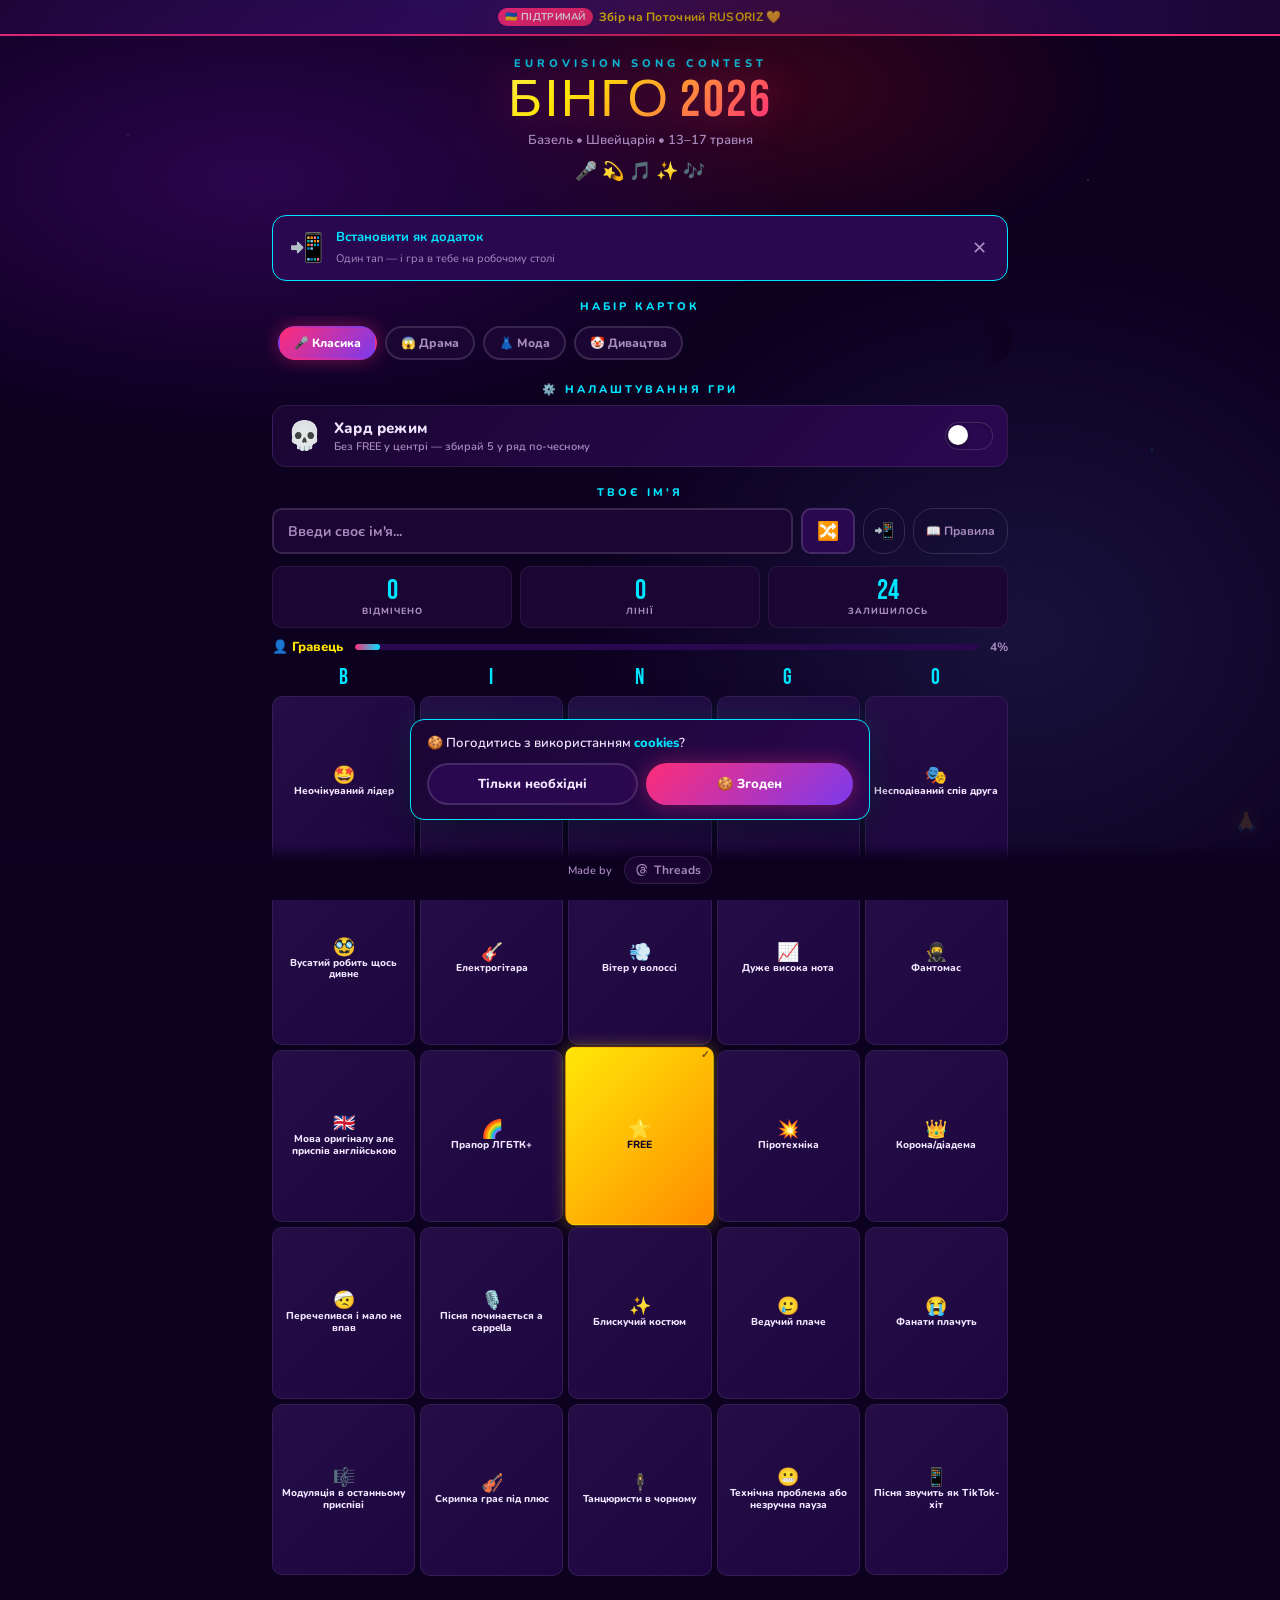
==== commit f97f0fe2: "bugfixes, new state" ====
--- a/index.html
+++ b/index.html
@@ -18,7 +18,9 @@
       content="Eurovision 2026 Bingo – грай під час трансляції!"
     />
     <link rel="manifest" href="manifest.json" />
-    <link rel="apple-touch-icon" href="icon-192.png" />
+    <link rel="apple-touch-icon" href="apple-touch-icon.png" />
+    <link rel="icon" type="image/png" sizes="192x192" href="icon-192.png" />
+    <link rel="icon" type="image/png" sizes="512x512" href="icon-512.png" />
 
     <!-- Google Analytics (GA4) з Consent Mode v2 -->
     <script
--- a/styles.css
+++ b/styles.css
@@ -155,7 +155,9 @@
   display: flex;
   gap: 8px;
   overflow-x: auto;
-  padding: 0 14px 6px 4px;
+  /* top/bottom/left padding потрібен щоб glow активної кнопки не обрізався scroll-контейнером */
+  padding: 10px 18px 12px 10px;
+  margin: -6px 0 -8px; /* компенсуємо приріст висоти */
   scrollbar-width: none;
   -webkit-overflow-scrolling: touch;
   scroll-snap-type: x proximity;
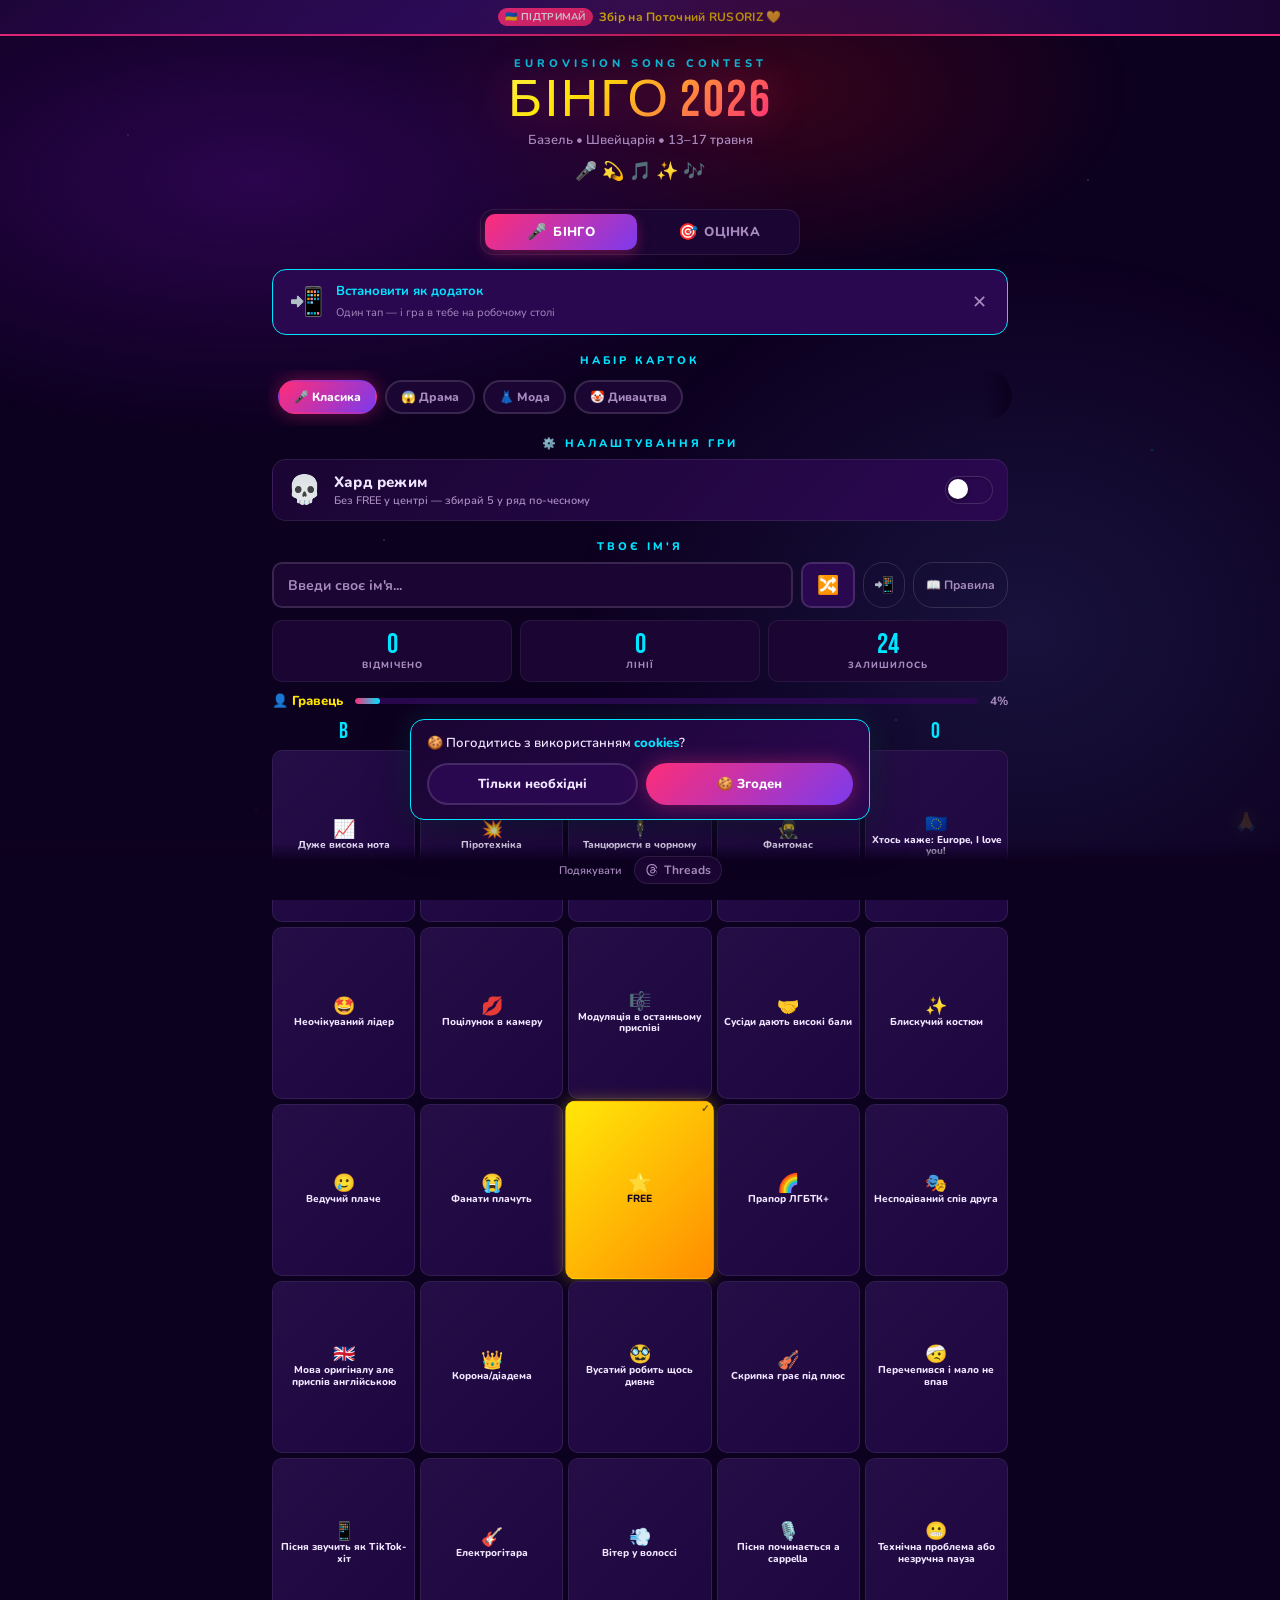
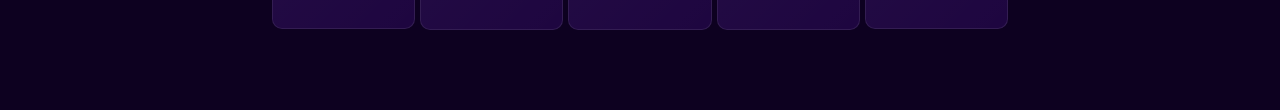
==== commit 0cf8e0b7: "new page with ratings" ====
--- a/index.html
+++ b/index.html
@@ -85,6 +85,18 @@
         <div class="heart-row">🎤 💫 🎵 ✨ 🎶</div>
       </div>
 
+      <!-- PAGE TABS -->
+      <div class="page-tabs">
+        <a href="index.html" class="page-tab active">
+          <span class="page-tab-icon">🎤</span>
+          <span class="page-tab-label">Бінго</span>
+        </a>
+        <a href="rate.html" class="page-tab">
+          <span class="page-tab-icon">🎯</span>
+          <span class="page-tab-label">Оцінка</span>
+        </a>
+      </div>
+
       <!-- INSTALL BANNER -->
       <div
         class="install-banner"
@@ -221,7 +233,7 @@
 
     <!-- SOCIAL FOOTER -->
     <div class="social-footer">
-      <span class="made-by">Made by</span>
+      <span class="made-by">Подякувати</span>
       <!-- <a
         class="social-link"
         href="https://t.me/yourhandle"
--- a/styles.css
+++ b/styles.css
@@ -1138,3 +1138,293 @@
   font-size: 13px;
   margin-top: 0;
 }
+
+/* RATE PAGE */
+.rate-wrap { max-width: 760px; }
+
+.nav-row {
+  display: flex;
+  gap: 8px;
+  justify-content: center;
+  margin: 8px 0 4px;
+  flex-wrap: wrap;
+}
+
+.rate-legend {
+  display: flex;
+  gap: 8px;
+  flex-wrap: wrap;
+  justify-content: center;
+  margin: 8px 0 12px;
+  font-size: 11px;
+  color: var(--text-dim);
+}
+.rate-legend > div {
+  background: var(--surface);
+  border: 1px solid #ffffff15;
+  border-radius: 8px;
+  padding: 4px 8px;
+}
+.rate-legend b { color: var(--text); font-weight: 800; }
+
+.rate-table-wrap {
+  background: linear-gradient(135deg, var(--surface), var(--surface2));
+  border: 1.5px solid #ffffff15;
+  border-radius: 14px;
+  overflow-x: auto;
+  -webkit-overflow-scrolling: touch;
+  padding: 4px;
+  margin-bottom: 16px;
+}
+
+.rate-table {
+  width: 100%;
+  border-collapse: separate;
+  border-spacing: 0;
+  min-width: 560px;
+  font-size: 12px;
+  color: var(--text);
+}
+.rate-table thead th {
+  position: sticky;
+  top: 0;
+  background: linear-gradient(180deg, #2a0850, #1a0533);
+  color: var(--accent2);
+  font-family: 'Nunito', sans-serif;
+  font-size: 10px;
+  font-weight: 800;
+  text-transform: uppercase;
+  letter-spacing: 0.5px;
+  padding: 8px 4px;
+  text-align: center;
+  line-height: 1.2;
+  border-bottom: 2px solid var(--accent1);
+  z-index: 1;
+}
+.rate-table thead th.col-country {
+  text-align: left;
+  padding-left: 8px;
+}
+.rate-table tbody td {
+  padding: 6px 4px;
+  border-bottom: 1px solid #ffffff10;
+  text-align: center;
+  vertical-align: middle;
+}
+.rate-table tbody tr:last-child td {
+  border-bottom: none;
+}
+.rate-table tbody tr:hover td {
+  background: rgba(255, 255, 255, 0.03);
+}
+.rate-table .num {
+  font-family: 'Bebas Neue', sans-serif;
+  font-size: 18px;
+  color: var(--accent3);
+  width: 28px;
+  letter-spacing: 1px;
+}
+.rate-table .country {
+  text-align: left;
+  padding-left: 8px;
+  min-width: 120px;
+}
+.country-name {
+  font-size: 13px;
+  font-weight: 800;
+  white-space: nowrap;
+  overflow: hidden;
+  text-overflow: ellipsis;
+  max-width: 160px;
+}
+.country-song {
+  font-size: 10px;
+  color: var(--text-dim);
+  font-weight: 600;
+  margin-top: 2px;
+  white-space: nowrap;
+  overflow: hidden;
+  text-overflow: ellipsis;
+  max-width: 160px;
+}
+
+.rate-table .score input {
+  width: 42px;
+  background: var(--surface);
+  border: 1.5px solid #ffffff22;
+  border-radius: 8px;
+  padding: 6px 2px;
+  font-family: 'Bebas Neue', sans-serif;
+  font-size: 18px;
+  font-weight: 700;
+  color: var(--text);
+  outline: none;
+  text-align: center;
+  -moz-appearance: textfield;
+  appearance: textfield;
+  transition: all 0.15s;
+}
+.rate-table .score input::-webkit-outer-spin-button,
+.rate-table .score input::-webkit-inner-spin-button {
+  -webkit-appearance: none;
+  margin: 0;
+}
+.rate-table .score input:focus {
+  border-color: var(--accent2);
+  background: var(--surface2);
+  box-shadow: 0 0 8px #00e5ff44;
+}
+.rate-table .score input:not(:placeholder-shown) {
+  border-color: var(--accent1);
+  color: var(--accent3);
+}
+
+.rate-table .avg-cell {
+  font-family: 'Bebas Neue', sans-serif;
+  font-size: 22px;
+  font-weight: 800;
+  color: var(--text-dim);
+  letter-spacing: 1px;
+  width: 50px;
+}
+.rate-table .avg-cell.filled {
+  color: var(--accent3);
+  text-shadow: 0 0 12px #ffe60066;
+}
+
+/* LEADERBOARD */
+.leaderboard {
+  background: linear-gradient(135deg, var(--surface), var(--surface2));
+  border: 1.5px solid var(--accent3);
+  border-radius: 14px;
+  padding: 12px;
+  margin-bottom: 12px;
+  box-shadow: 0 0 24px #ffe60022;
+}
+.leaderboard-empty {
+  text-align: center;
+  font-size: 13px;
+  color: var(--text-dim);
+  padding: 6px;
+}
+.leaderboard-row {
+  display: flex;
+  align-items: center;
+  gap: 12px;
+  padding: 5px 10px;
+  border-radius: 10px;
+  background: rgba(255, 255, 255, 0.03);
+  margin-bottom: 4px;
+}
+.leaderboard-row:last-child { margin-bottom: 0; }
+
+/* Medal-рядки (перші 3) — крупніші, з акцентом */
+.leaderboard-row.is-medal {
+  padding: 8px 10px;
+  background: rgba(255, 230, 0, 0.06);
+  border: 1px solid #ffe60022;
+  margin-bottom: 6px;
+}
+
+.lb-medal {
+  font-size: 24px;
+  width: 32px;
+  text-align: center;
+  flex: 0 0 32px;
+}
+.lb-rank {
+  width: 32px;
+  flex: 0 0 32px;
+  text-align: center;
+  font-family: 'Bebas Neue', sans-serif;
+  font-size: 18px;
+  font-weight: 800;
+  color: var(--text-dim);
+  letter-spacing: 1px;
+}
+.lb-country {
+  flex: 1;
+  font-size: 13px;
+  font-weight: 800;
+  color: var(--text);
+  white-space: nowrap;
+  overflow: hidden;
+  text-overflow: ellipsis;
+}
+.leaderboard-row.is-medal .lb-country { font-size: 14px; }
+.lb-score {
+  font-family: 'Bebas Neue', sans-serif;
+  font-size: 18px;
+  font-weight: 800;
+  color: var(--accent3);
+  letter-spacing: 1px;
+  flex: 0 0 auto;
+}
+.leaderboard-row.is-medal .lb-score {
+  font-size: 24px;
+  text-shadow: 0 0 12px #ffe60066;
+}
+
+/* (social-footer тепер показується і на rate-сторінці) */
+
+/* Anchor-варіант rules-btn (для лінків між сторінками) */
+a.rules-btn {
+  text-decoration: none;
+  display: inline-flex;
+  align-items: center;
+  justify-content: center;
+}
+.rate-link { color: var(--accent1) !important; border-color: var(--accent1) !important; }
+.rate-link:hover { color: var(--accent3) !important; border-color: var(--accent3) !important; }
+
+/* PAGE TABS — навігація між Бінго та Оцінкою */
+.page-tabs {
+  display: flex;
+  gap: 6px;
+  margin: 8px 0 14px;
+  padding: 4px;
+  background: var(--surface);
+  border: 1.5px solid #ffffff15;
+  border-radius: 14px;
+  max-width: 320px;
+  margin-left: auto;
+  margin-right: auto;
+}
+.page-tab {
+  flex: 1;
+  display: inline-flex;
+  align-items: center;
+  justify-content: center;
+  gap: 6px;
+  padding: 9px 12px;
+  border-radius: 10px;
+  font-family: 'Nunito', sans-serif;
+  font-size: 13px;
+  font-weight: 800;
+  letter-spacing: 0.3px;
+  color: var(--text-dim);
+  text-decoration: none;
+  cursor: pointer;
+  transition: all 0.2s;
+  white-space: nowrap;
+}
+.page-tab:hover {
+  color: var(--text);
+  background: rgba(255, 255, 255, 0.04);
+}
+.page-tab.active {
+  background: linear-gradient(135deg, var(--accent1), var(--cell-checked2));
+  color: #fff;
+  box-shadow: 0 4px 14px #ff2d7855;
+  cursor: default;
+}
+.page-tab.active:hover {
+  background: linear-gradient(135deg, var(--accent1), var(--cell-checked2));
+}
+.page-tab-icon {
+  font-size: 16px;
+  line-height: 1;
+}
+.page-tab-label {
+  text-transform: uppercase;
+}
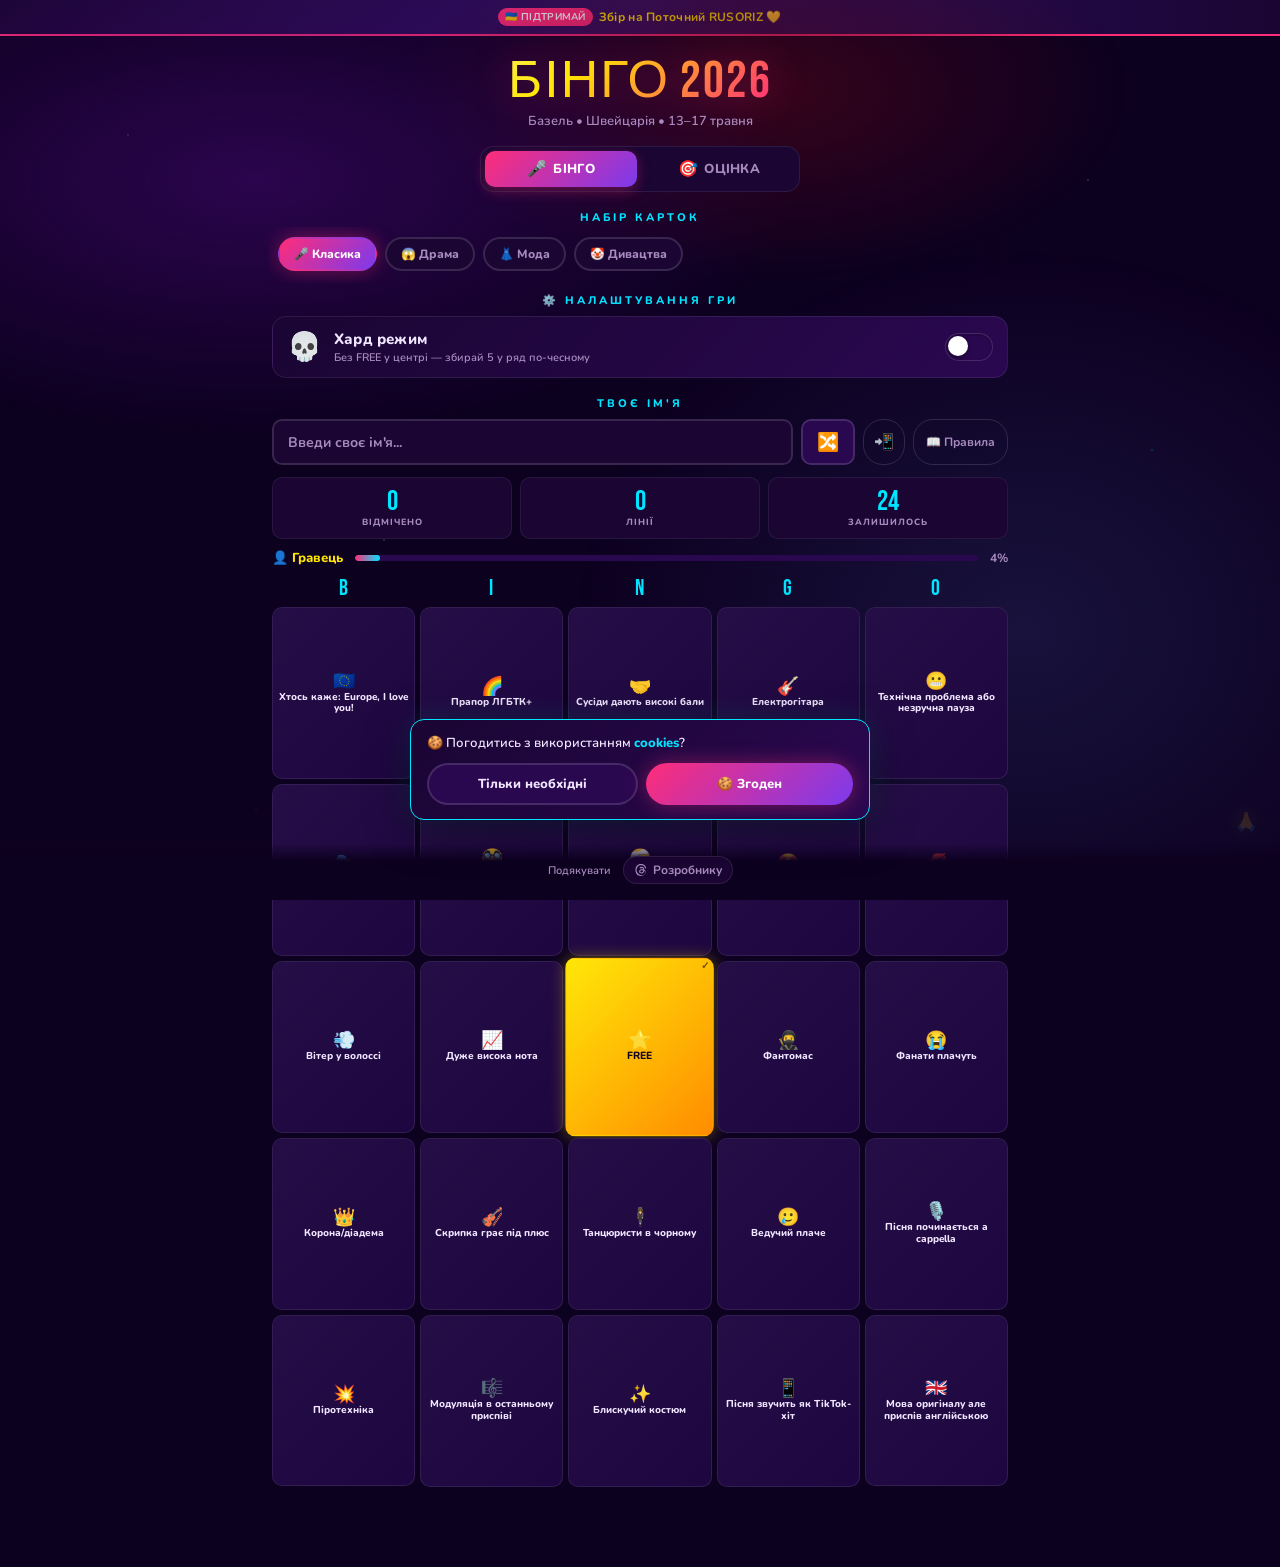
==== commit 1c5a974b: "new order added" ====
--- a/index.html
+++ b/index.html
@@ -79,10 +79,8 @@
     <div class="wrap">
       <!-- HEADER -->
       <div class="header">
-        <div class="esc-logo">Eurovision Song Contest</div>
         <div class="title">БІНГО 2026</div>
         <div class="subtitle">Базель • Швейцарія • 13–17 травня</div>
-        <div class="heart-row">🎤 💫 🎵 ✨ 🎶</div>
       </div>
 
       <!-- PAGE TABS -->
@@ -95,30 +93,6 @@
           <span class="page-tab-icon">🎯</span>
           <span class="page-tab-label">Оцінка</span>
         </a>
-      </div>
-
-      <!-- INSTALL BANNER -->
-      <div
-        class="install-banner"
-        id="installBanner"
-        onclick="tryInstall()"
-        role="button"
-        tabindex="0"
-      >
-        <div class="install-icon">📲</div>
-        <div class="install-text">
-          <strong>Встановити як додаток</strong>
-          <span>Один тап — і гра в тебе на робочому столі</span>
-        </div>
-        <div
-          class="install-close"
-          onclick="
-            event.stopPropagation();
-            closeInstall();
-          "
-        >
-          ✕
-        </div>
       </div>
 
       <!-- PACK SELECTOR -->
@@ -258,7 +232,7 @@
             d="M17.83 11.36c-.09-.04-.18-.08-.27-.12-.16-2.93-1.75-4.6-4.43-4.62h-.04c-1.6 0-2.93.68-3.75 1.93l1.47 1.01c.61-.92 1.56-1.12 2.28-1.12h.02c.9.01 1.58.27 2.02.78.32.37.54.88.65 1.52-.83-.14-1.73-.18-2.69-.13-2.71.16-4.45 1.74-4.33 3.94.06 1.12.62 2.08 1.57 2.71.81.53 1.85.79 2.93.73 1.43-.08 2.55-.62 3.34-1.62.6-.76.98-1.74 1.14-2.97.66.4 1.16.93 1.43 1.56.46 1.07.49 2.83-.95 4.26-1.26 1.26-2.78 1.8-5.07 1.82-2.54-.02-4.46-.83-5.71-2.42C5.07 16.13 4.45 14 4.43 12c.02-2 .64-4.13 1.81-5.61C7.49 4.8 9.41 3.99 11.95 3.97c2.56.02 4.51.83 5.81 2.4.64.78 1.12 1.76 1.43 2.92l1.84-.49c-.39-1.42-.99-2.65-1.84-3.68C17.55 2.92 15.13 1.94 12 1.92H12c-3.13.02-5.51 1-7.18 2.96C3.32 6.62 2.55 9.04 2.5 12v.01c.06 2.95.82 5.37 2.32 7.13C6.49 21.07 8.87 22.07 12 22.08h.01c2.78-.02 4.75-.74 6.36-2.36 2.13-2.13 2.07-4.79.92-6.51-.65-.97-1.59-1.79-2.46-1.85zm-4.7 4.78c-1.2.07-2.45-.47-2.51-1.61-.04-.85.6-1.79 2.59-1.91.23-.01.45-.02.67-.02.72 0 1.4.07 2.01.21-.23 2.84-1.55 3.26-2.76 3.33z"
           />
         </svg>
-        Threads
+        Розробнику
       </a>
     </div>
 
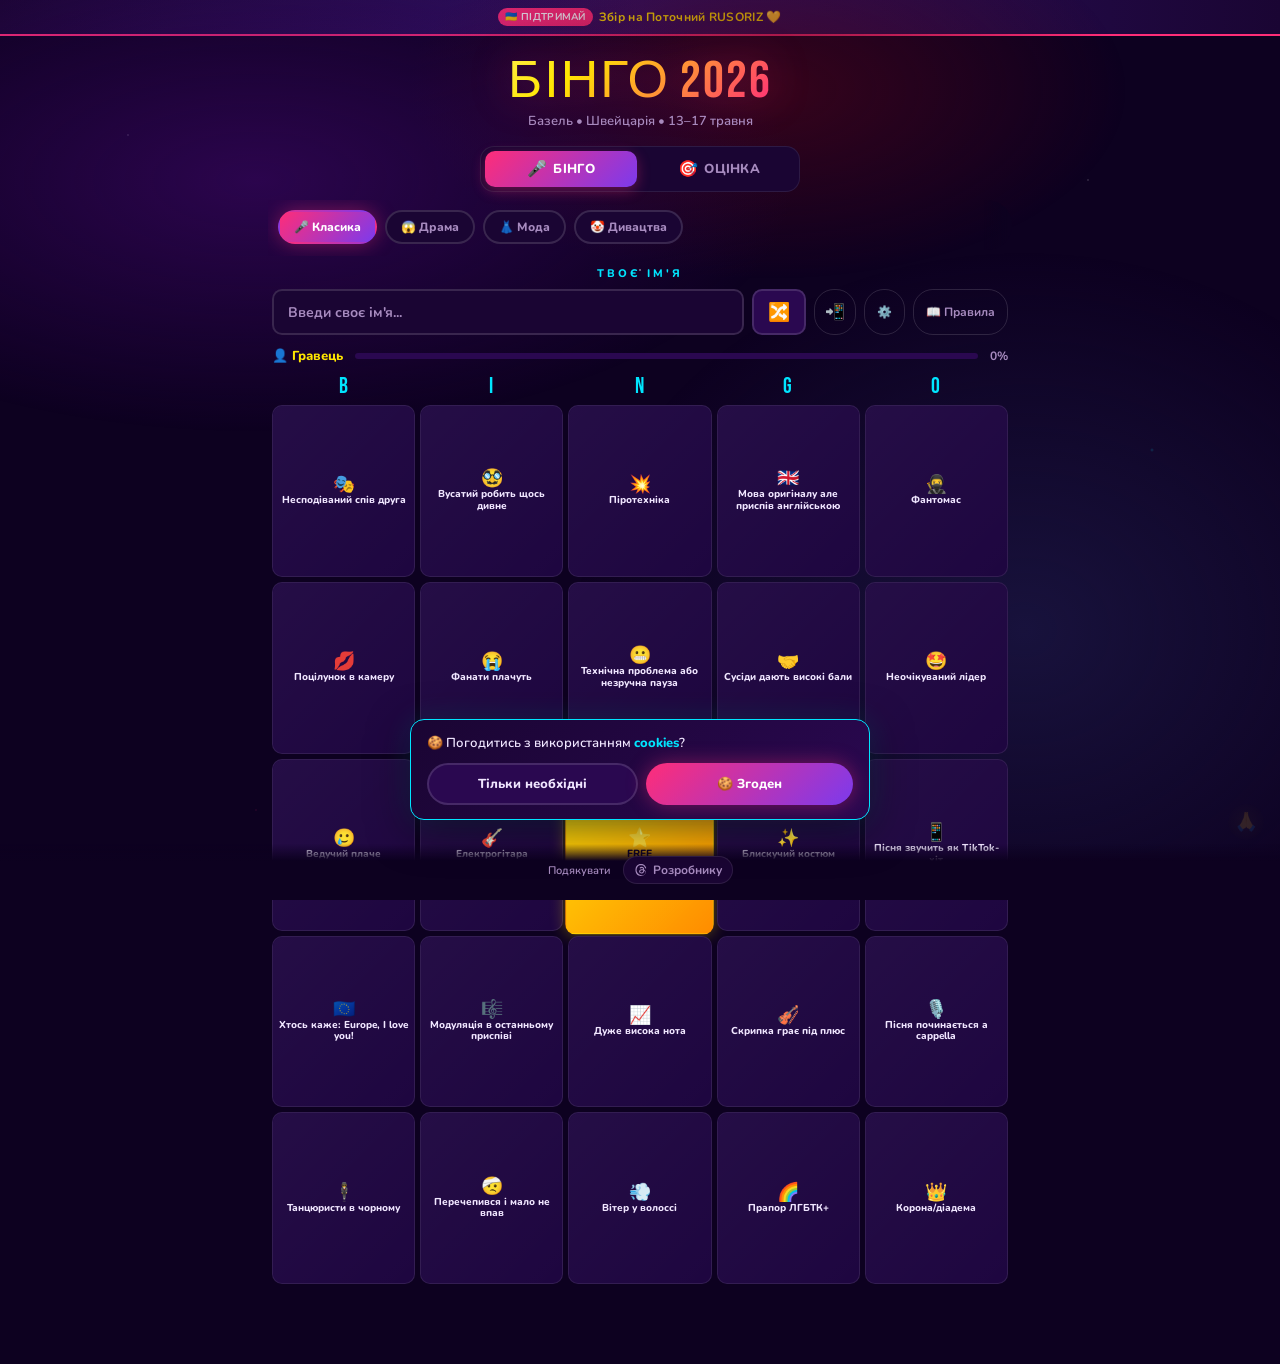
==== commit 13783556: "simplify ux a bit" ====
--- a/index.html
+++ b/index.html
@@ -96,7 +96,6 @@
       </div>
 
       <!-- PACK SELECTOR -->
-      <div class="section-label">Набір карток</div>
       <div class="packs-wrap">
         <div class="packs" id="packSelector"></div>
       </div>
@@ -107,28 +106,6 @@
           <span class="custom-edit-icon">✏️</span>
           <span class="custom-edit-text">Редагувати свої події</span>
         </button>
-      </div>
-
-      <!-- GAME SETTINGS -->
-      <div class="section-label">⚙️ Налаштування гри</div>
-      <div
-        class="settings-card"
-        onclick="toggleHardMode()"
-        role="button"
-        tabindex="0"
-      >
-        <div class="settings-icon">💀</div>
-        <div class="settings-info">
-          <div class="settings-title">Хард режим</div>
-          <div class="settings-desc">
-            Без FREE у центрі — збирай 5 у ряд по-чесному
-          </div>
-        </div>
-        <div
-          class="toggle-switch"
-          id="hardToggle"
-          aria-label="Хард режим"
-        ></div>
       </div>
 
       <!-- PLAYER -->
@@ -155,11 +132,14 @@
         >
           📲
         </button>
+        <button class="rules-btn" onclick="showSettings()" title="Налаштування">
+          ⚙️
+        </button>
         <button class="rules-btn" onclick="showRules()">📖 Правила</button>
       </div>
 
-      <!-- STATS -->
-      <div class="stats-row">
+      <!-- STATS — з'являється після першої позначеної клітинки -->
+      <div class="stats-row" id="statsRow" hidden>
         <div class="stat-box">
           <div class="stat-num" id="statChecked">0</div>
           <div class="stat-lbl">відмічено</div>
@@ -169,7 +149,7 @@
           <div class="stat-lbl">лінії</div>
         </div>
         <div class="stat-box">
-          <div class="stat-num" id="statLeft">25</div>
+          <div class="stat-num" id="statLeft">24</div>
           <div class="stat-lbl">залишилось</div>
         </div>
       </div>
@@ -259,6 +239,48 @@
     <!-- BINGO shout -->
     <div class="bingo-shout" id="bingoShout">BINGO!</div>
 
+    <!-- SETTINGS MODAL -->
+    <div
+      class="rules-overlay"
+      id="settingsOverlay"
+      onclick="hideSettings(event)"
+    >
+      <div class="rules-box" onclick="event.stopPropagation()">
+        <button
+          class="rules-close"
+          onclick="hideSettings()"
+          aria-label="Закрити"
+        >
+          ✕
+        </button>
+        <div class="rules-title">⚙️ Налаштування</div>
+
+        <div
+          class="settings-card"
+          onclick="toggleHardMode()"
+          role="button"
+          tabindex="0"
+        >
+          <div class="settings-icon">💀</div>
+          <div class="settings-info">
+            <div class="settings-title">Хард режим</div>
+            <div class="settings-desc">
+              Без FREE у центрі — збирай 5 у ряд по-чесному
+            </div>
+          </div>
+          <div
+            class="toggle-switch"
+            id="hardToggle"
+            aria-label="Хард режим"
+          ></div>
+        </div>
+
+        <button class="btn btn-primary rules-ok" onclick="hideSettings()">
+          Готово 👍
+        </button>
+      </div>
+    </div>
+
     <!-- COOKIE CONSENT BANNER -->
     <div
       class="cookie-banner"
--- a/styles.css
+++ b/styles.css
@@ -18,6 +18,9 @@
 
 * { box-sizing: border-box; margin: 0; padding: 0; -webkit-tap-highlight-color: transparent; }
 
+/* HTML5 hidden-атрибут має перемагати над .class { display: flex/grid/... } */
+[hidden] { display: none !important; }
+
 body {
   font-family: 'Nunito', sans-serif;
   background: var(--bg);
@@ -534,6 +537,11 @@
   display: flex;
   gap: 8px;
   margin: 10px 0;
+  animation: statsFadeIn 0.4s ease;
+}
+@keyframes statsFadeIn {
+  from { opacity: 0; transform: translateY(-4px); }
+  to { opacity: 1; transform: translateY(0); }
 }
 .stat-box {
   flex: 1;
@@ -1150,22 +1158,33 @@
   flex-wrap: wrap;
 }
 
-.rate-legend {
-  display: flex;
-  gap: 8px;
-  flex-wrap: wrap;
-  justify-content: center;
-  margin: 8px 0 12px;
-  font-size: 11px;
-  color: var(--text-dim);
-}
-.rate-legend > div {
-  background: var(--surface);
-  border: 1px solid #ffffff15;
-  border-radius: 8px;
-  padding: 4px 8px;
-}
-.rate-legend b { color: var(--text); font-weight: 800; }
+/* Структура заголовків score-колонок: emoji + label + range */
+.rate-table .col-score .th-emoji {
+  display: block;
+  font-size: 16px;
+  margin-bottom: 2px;
+}
+.rate-table .col-score .th-label {
+  display: block;
+  font-size: 10px;
+  line-height: 1.1;
+}
+.rate-table .col-score .th-range {
+  display: block;
+  font-size: 9px;
+  font-weight: 700;
+  color: var(--text-dim);
+  letter-spacing: 0;
+  text-transform: none;
+  margin-top: 2px;
+}
+
+/* Плавне з'явлення actions-row */
+#rateActions { animation: fadeInActions 0.3s ease; }
+@keyframes fadeInActions {
+  from { opacity: 0; transform: translateY(-4px); }
+  to { opacity: 1; transform: translateY(0); }
+}
 
 .rate-table-wrap {
   background: linear-gradient(135deg, var(--surface), var(--surface2));
@@ -1248,35 +1267,33 @@
   max-width: 160px;
 }
 
-.rate-table .score input {
+/* Комірки-кнопки відкривають wheel-picker */
+.rate-table .score-btn {
   width: 42px;
   background: var(--surface);
   border: 1.5px solid #ffffff22;
   border-radius: 8px;
   padding: 6px 2px;
   font-family: 'Bebas Neue', sans-serif;
-  font-size: 18px;
+  font-size: 20px;
   font-weight: 700;
-  color: var(--text);
+  color: var(--text-dim);
   outline: none;
   text-align: center;
-  -moz-appearance: textfield;
-  appearance: textfield;
+  cursor: pointer;
   transition: all 0.15s;
-}
-.rate-table .score input::-webkit-outer-spin-button,
-.rate-table .score input::-webkit-inner-spin-button {
-  -webkit-appearance: none;
-  margin: 0;
-}
-.rate-table .score input:focus {
+  letter-spacing: 1px;
+}
+.rate-table .score-btn:hover {
   border-color: var(--accent2);
   background: var(--surface2);
-  box-shadow: 0 0 8px #00e5ff44;
-}
-.rate-table .score input:not(:placeholder-shown) {
+  color: var(--text);
+}
+.rate-table .score-btn:active { transform: scale(0.94); }
+.rate-table .score-btn.filled {
   border-color: var(--accent1);
   color: var(--accent3);
+  background: rgba(255, 230, 0, 0.04);
 }
 
 .rate-table .avg-cell {
@@ -1428,3 +1445,140 @@
 .page-tab-label {
   text-transform: uppercase;
 }
+
+/* ============================================================
+   WHEEL PICKER — iOS-style bottom sheet
+   ============================================================ */
+.picker-overlay {
+  position: fixed;
+  inset: 0;
+  background: rgba(0, 0, 0, 0.5);
+  backdrop-filter: blur(6px);
+  z-index: 300;
+  display: none;
+  align-items: flex-end;
+  justify-content: center;
+  animation: fadeIn 0.2s ease;
+}
+.picker-overlay.show { display: flex; }
+
+.picker-sheet {
+  width: 100%;
+  max-width: 480px;
+  background: linear-gradient(180deg, var(--surface), var(--surface2));
+  border-top: 1.5px solid var(--accent2);
+  border-radius: 24px 24px 0 0;
+  padding: 12px 20px 24px;
+  box-shadow: 0 -10px 40px rgba(0, 0, 0, 0.6), 0 -2px 24px #00e5ff22;
+  animation: pickerSlideUp 0.32s cubic-bezier(.34, 1.56, .64, 1);
+}
+@keyframes pickerSlideUp {
+  from { transform: translateY(100%); }
+  to { transform: translateY(0); }
+}
+
+.picker-handle {
+  width: 40px;
+  height: 4px;
+  background: #ffffff44;
+  border-radius: 2px;
+  margin: 0 auto 10px;
+}
+
+.picker-title {
+  font-size: 18px;
+  font-weight: 800;
+  color: var(--text);
+  text-align: center;
+  letter-spacing: 0.3px;
+}
+.picker-subtitle {
+  font-size: 13px;
+  color: var(--accent3);
+  text-align: center;
+  margin-bottom: 14px;
+  font-weight: 700;
+  letter-spacing: 0.5px;
+}
+
+.picker-wheel-wrap {
+  position: relative;
+  height: 240px;
+  margin: 0 -8px; /* трохи розширюємо для естетики */
+}
+
+.picker-wheel {
+  height: 100%;
+  overflow-y: scroll;
+  scroll-snap-type: y mandatory;
+  scrollbar-width: none;
+  -webkit-overflow-scrolling: touch;
+  overscroll-behavior: contain;
+  /* fade-out зверху і знизу — додає об'ємності */
+  -webkit-mask-image: linear-gradient(
+    180deg,
+    transparent 0%,
+    #000 25%,
+    #000 75%,
+    transparent 100%
+  );
+  mask-image: linear-gradient(
+    180deg,
+    transparent 0%,
+    #000 25%,
+    #000 75%,
+    transparent 100%
+  );
+}
+.picker-wheel::-webkit-scrollbar { display: none; }
+
+.wheel-spacer {
+  height: 96px; /* (240 − 48) / 2 — щоб перший/останній пункт міг бути по центру */
+  pointer-events: none;
+}
+
+.wheel-item {
+  height: 48px;
+  scroll-snap-align: center;
+  scroll-snap-stop: always;
+  display: flex;
+  align-items: center;
+  justify-content: center;
+  font-family: 'Bebas Neue', sans-serif;
+  font-size: 28px;
+  color: var(--text-dim);
+  letter-spacing: 2px;
+  cursor: pointer;
+  transition: color 0.15s, font-size 0.15s, text-shadow 0.15s;
+  user-select: none;
+}
+.wheel-item.selected {
+  color: var(--accent3);
+  font-size: 44px;
+  text-shadow: 0 0 14px #ffe60088, 0 0 28px #ff2d7844;
+}
+
+.picker-selection-indicator {
+  position: absolute;
+  top: 50%;
+  left: 8px;
+  right: 8px;
+  transform: translateY(-50%);
+  height: 48px;
+  border-top: 1.5px solid var(--accent3);
+  border-bottom: 1.5px solid var(--accent3);
+  pointer-events: none;
+  opacity: 0.35;
+  border-radius: 2px;
+}
+
+.picker-actions {
+  display: flex;
+  gap: 8px;
+  margin-top: 18px;
+}
+.picker-actions .btn {
+  flex: 1;
+  justify-content: center;
+  margin-top: 0;
+}
